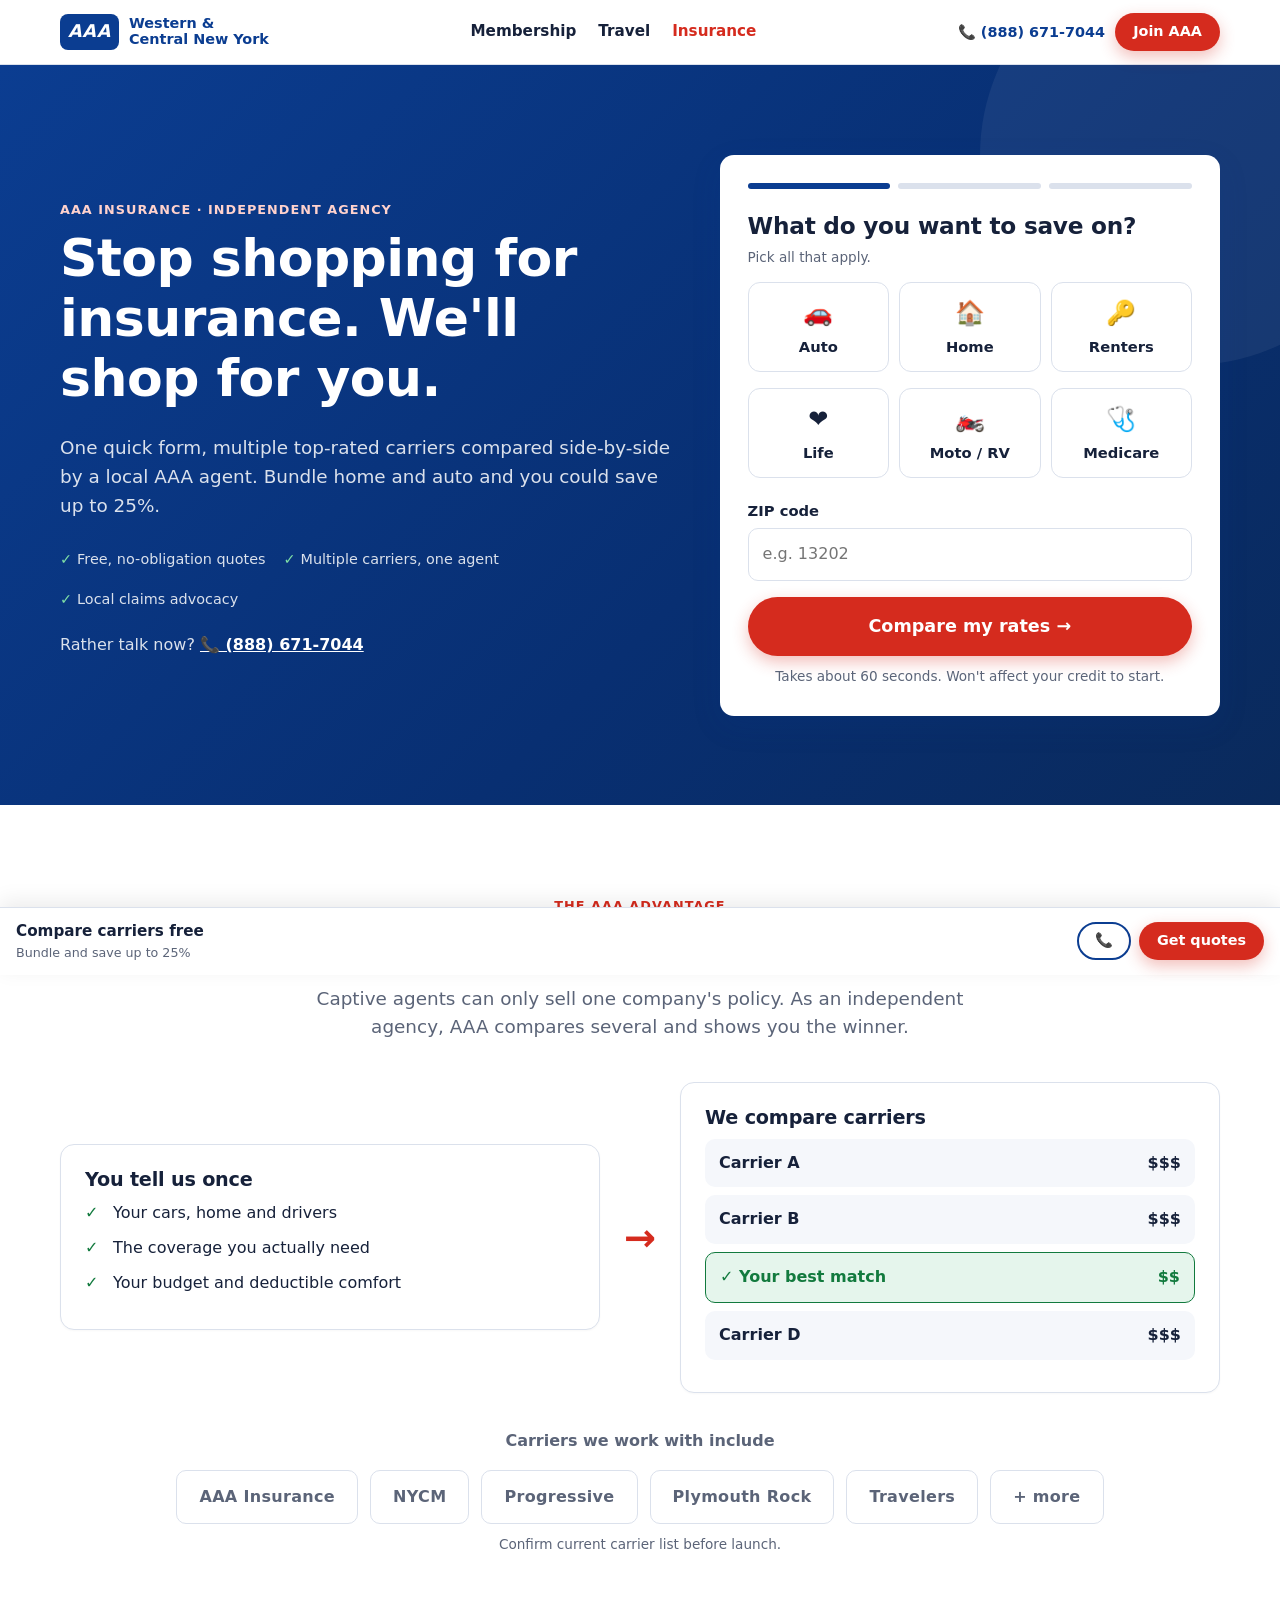
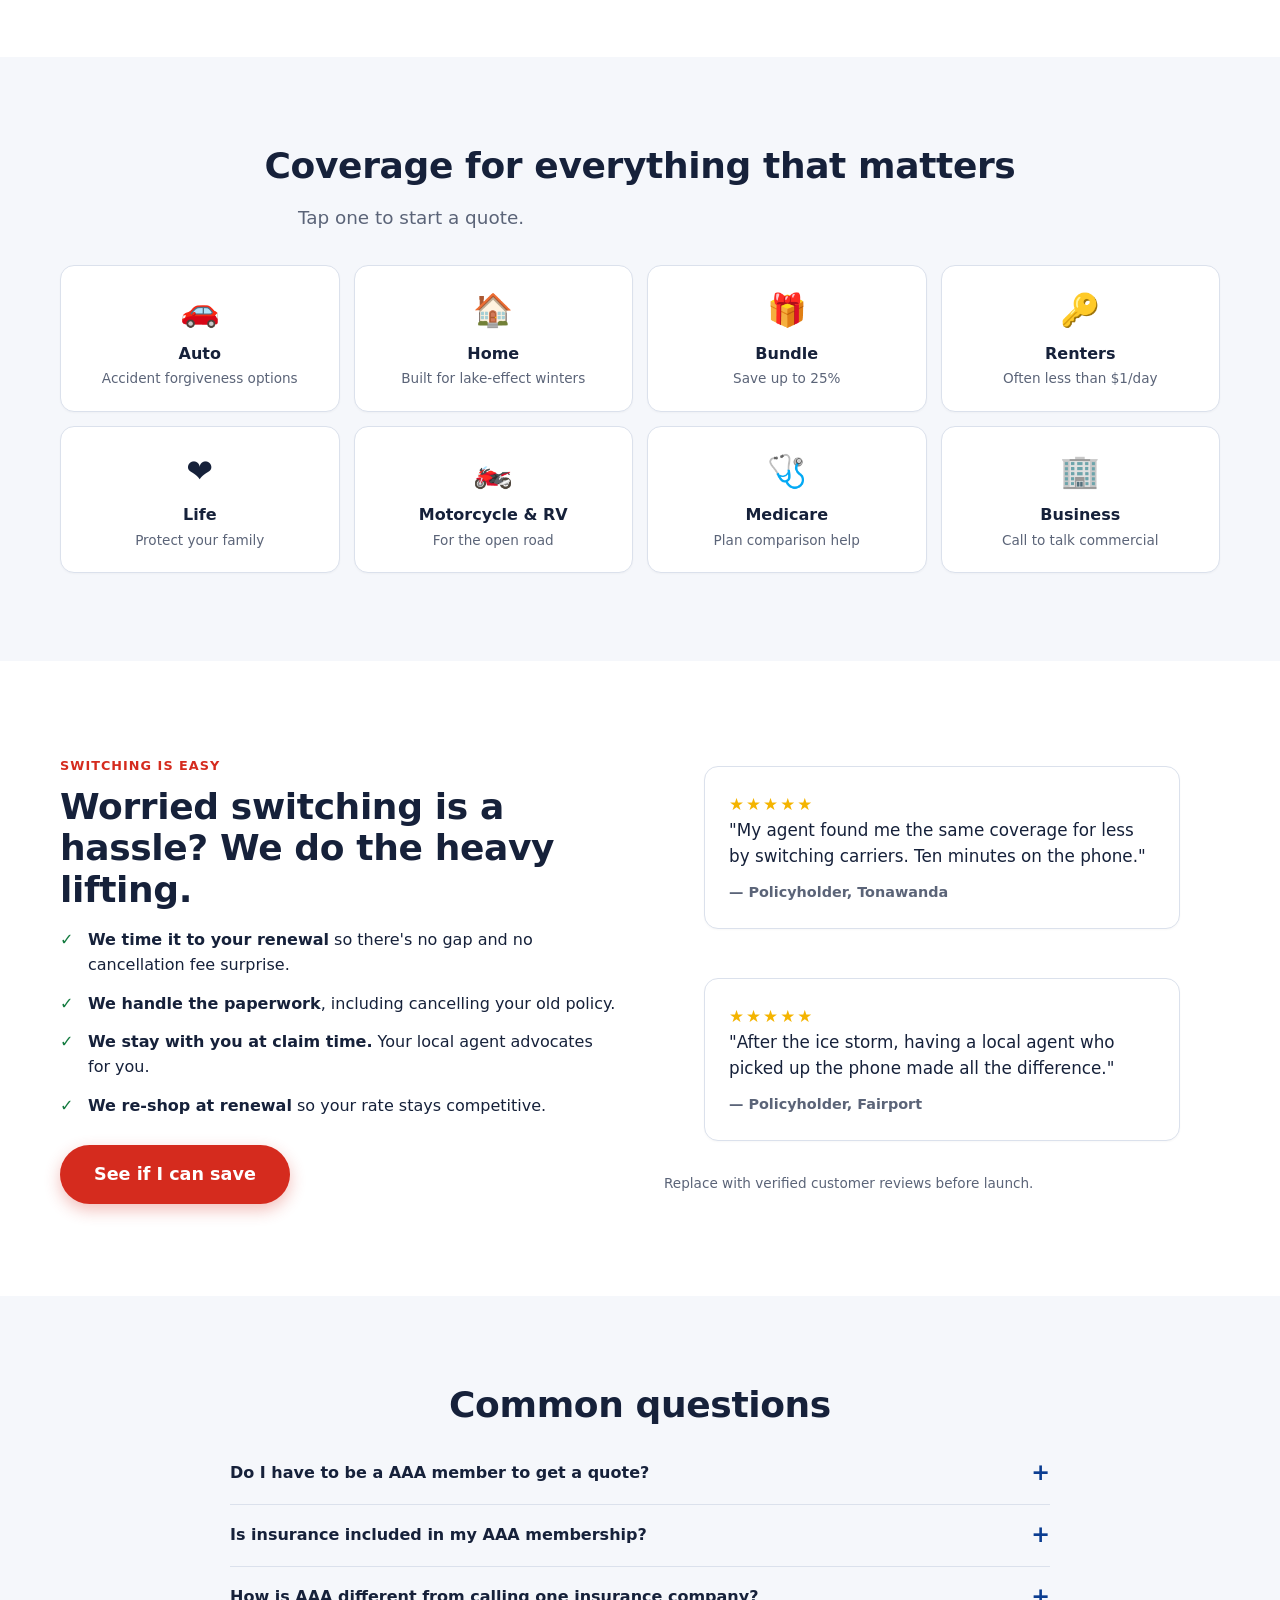
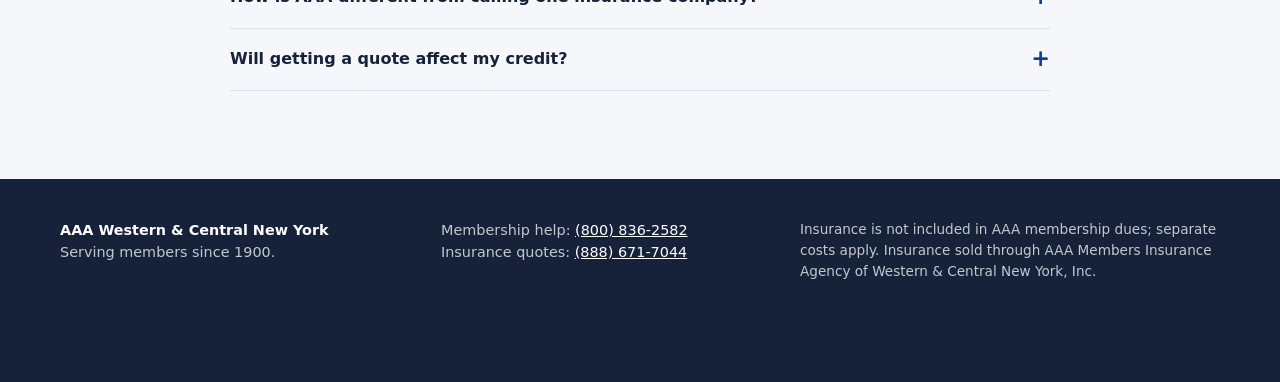
==== insurance.html @ 3bf93d44 "Add conversion-focused redesigns of Membership, Join, Travel and Insurance pages Membership: breakdo" ====
<!doctype html>
<html lang="en">
<head>
  <meta charset="utf-8">
  <meta name="viewport" content="width=device-width, initial-scale=1">
  <title>AAA Insurance | One Call. Multiple Carriers. Your Best Rate.</title>
  <meta name="description" content="AAA is an independent agency: we shop multiple top carriers for you. Start a free auto, home or bundle quote in 60 seconds, or pick a time for a local agent to call.">
  <link rel="stylesheet" href="assets/styles.css">
  <style>
    .hero.ins { background: linear-gradient(135deg, #0b3d91 0%, #082f72 60%, #0a2a5c 100%); }
    .quote-card { padding: 28px; }
    .quote-card h2 { font-size: 1.45rem; }
    .what { display: grid; grid-template-columns: repeat(3, 1fr); gap: 10px; }
    @media (max-width: 480px) { .what { grid-template-columns: repeat(2, 1fr); } }
    .what .choice > span { min-height: 86px; }
    .bundle-hint { display: none; margin-top: 12px; }
    .bundle-hint.show { display: block; animation: fadeIn .25s; }

    .carriers { display: flex; flex-wrap: wrap; gap: 12px; justify-content: center; }
    .carriers span { background: #fff; border: 1px solid var(--line); border-radius: 10px; padding: 14px 22px; font-weight: 800; color: var(--muted); letter-spacing: .02em; }

    .shop { display: grid; grid-template-columns: 1fr auto 1fr; gap: 24px; align-items: center; }
    @media (max-width: 820px) { .shop { grid-template-columns: 1fr; } .shop .arrow { transform: rotate(90deg); justify-self: center; } }
    .shop .arrow { font-size: 2.4rem; color: var(--red); font-weight: 800; }
    .carrier-quotes .row { display: flex; justify-content: space-between; align-items: center; padding: 12px 14px; border-radius: 10px; margin-bottom: 8px; background: var(--bg-alt); font-weight: 600; }
    .carrier-quotes .row.best { background: var(--green-light); color: var(--green); border: 1.5px solid var(--green); }

    .products { display: grid; grid-template-columns: repeat(4, 1fr); gap: 14px; }
    @media (max-width: 820px) { .products { grid-template-columns: repeat(2, 1fr); } }
    .product { text-align: center; padding: 20px 14px; cursor: pointer; transition: border-color .15s, transform .15s; }
    .product:hover { border-color: var(--blue); transform: translateY(-2px); }
    .product .ico { font-size: 2rem; }
    .product strong { display: block; margin-top: 6px; }

    .slots { display: grid; grid-template-columns: repeat(3, 1fr); gap: 8px; }
    .slots .choice > span { min-height: 46px; font-size: .9rem; }
    .done-box { text-align: center; }
    .done-box .check { width: 70px; height: 70px; border-radius: 50%; background: var(--green-light); color: var(--green); font-size: 2.2rem; display: grid; place-items: center; margin: 0 auto 14px; }
    .switch-list li { margin-bottom: 14px; }
  </style>
</head>
<body>
  <script src="assets/app.js"></script>
  <script>AAA.mountChrome("Insurance");</script>

  <!-- HERO: lead with the differentiator (independent agency that shops carriers), quote starts in hero -->
  <section class="hero ins">
    <div class="container hero-grid">
      <div>
        <span class="eyebrow">AAA Insurance · Independent agency</span>
        <h1>Stop shopping for insurance. We'll shop for you.</h1>
        <p class="lead">One quick form, multiple top-rated carriers compared side-by-side by a local AAA agent. Bundle home and auto and you could save up to 25%.</p>
        <div class="trust-row">
          <span>Free, no-obligation quotes</span>
          <span>Multiple carriers, one agent</span>
          <span>Local claims advocacy</span>
        </div>
        <p style="margin-top:22px;color:rgba(255,255,255,.85)">Rather talk now? <a href="tel:8886717044" style="color:#fff;font-weight:800" data-track="ins_hero_phone">📞 (888) 671-7044</a></p>
      </div>

      <div class="card card-elevated quote-card" id="quote">
        <form id="ins-form" novalidate>
          <div class="progress" aria-hidden="true"><div class="step done"></div><div class="step"></div><div class="step"></div></div>

          <div class="wizard-step active" data-step="0">
            <h2>What do you want to save on?</h2>
            <p class="muted small" style="margin-top:-4px">Pick all that apply.</p>
            <div class="field">
              <div class="what" id="what">
                <label class="choice"><input type="checkbox" name="lines" value="Auto"><span><span class="ico">🚗</span>Auto</span></label>
                <label class="choice"><input type="checkbox" name="lines" value="Home"><span><span class="ico">🏠</span>Home</span></label>
                <label class="choice"><input type="checkbox" name="lines" value="Renters"><span><span class="ico">🔑</span>Renters</span></label>
                <label class="choice"><input type="checkbox" name="lines" value="Life"><span><span class="ico">❤️</span>Life</span></label>
                <label class="choice"><input type="checkbox" name="lines" value="Motorcycle / RV"><span><span class="ico">🏍️</span>Moto / RV</span></label>
                <label class="choice"><input type="checkbox" name="lines" value="Medicare"><span><span class="ico">🩺</span>Medicare</span></label>
              </div>
              <div class="error-msg">Pick at least one.</div>
            </div>
            <div class="highlight-box bundle-hint" id="bundle-hint">🎉 Nice! Bundling auto + home is where members typically save the most, up to 25%.</div>
            <div class="field" style="margin-top:16px">
              <label for="i-zip">ZIP code</label>
              <input type="text" id="i-zip" name="zip" inputmode="numeric" maxlength="5" required data-zip placeholder="e.g. 13202">
              <div class="error-msg">Enter a 5-digit ZIP.</div>
            </div>
            <button type="button" class="btn btn-primary btn-lg btn-block" data-next>Compare my rates →</button>
            <p class="small muted center" style="margin:10px 0 0">Takes about 60 seconds. Won't affect your credit to start.</p>
          </div>

          <div class="wizard-step" data-step="1">
            <h2>A few quick details</h2>
            <div class="field">
              <label>Current situation</label>
              <div class="choices" data-required-group style="grid-template-columns:1fr 1fr">
                <label class="choice"><input type="radio" name="current" value="Insured, renewal coming up"><span style="min-height:56px">Renewal coming up</span></label>
                <label class="choice"><input type="radio" name="current" value="Insured, just checking rates"><span style="min-height:56px">Just checking rates</span></label>
                <label class="choice"><input type="radio" name="current" value="New car or home"><span style="min-height:56px">New car or home</span></label>
                <label class="choice"><input type="radio" name="current" value="Not currently insured"><span style="min-height:56px">Not insured now</span></label>
              </div>
              <div class="error-msg">Pick one.</div>
            </div>
            <div class="field">
              <label for="i-renew">When does your current policy renew? <span class="muted">(optional)</span></label>
              <select id="i-renew" name="renewal"><option value="">Not sure</option><option>This month</option><option>1–2 months</option><option>3–6 months</option><option>6+ months</option></select>
            </div>
            <label style="display:flex;gap:8px;font-weight:500;font-size:.9rem"><input type="checkbox" name="isMember" value="yes"> I'm a AAA member</label>
            <div class="wizard-nav"><button type="button" class="btn btn-ghost" data-back>← Back</button><button type="button" class="btn btn-primary" data-next>Almost done →</button></div>
          </div>

          <div class="wizard-step" data-step="2">
            <h2>Where should we send your quotes?</h2>
            <div class="field-row">
              <div class="field"><label for="i-name">Full name</label><input type="text" id="i-name" name="name" autocomplete="name" required><div class="error-msg">Required</div></div>
              <div class="field"><label for="i-phone">Phone</label><input type="tel" id="i-phone" name="phone" autocomplete="tel" required><div class="error-msg">10-digit phone</div></div>
            </div>
            <div class="field"><label for="i-email">Email</label><input type="email" id="i-email" name="email" autocomplete="email" required><div class="error-msg">Valid email</div></div>
            <div class="field">
              <label>Best time for a quick call from your agent</label>
              <div class="slots">
                <label class="choice"><input type="radio" name="callTime" value="Morning" checked><span>🌅 Morning</span></label>
                <label class="choice"><input type="radio" name="callTime" value="Afternoon"><span>☀️ Afternoon</span></label>
                <label class="choice"><input type="radio" name="callTime" value="Email only"><span>✉️ Email only</span></label>
              </div>
            </div>
            <button type="submit" class="btn btn-primary btn-lg btn-block" id="ins-submit">Get my free quotes</button>
            <div class="wizard-nav" style="margin-top:10px"><button type="button" class="btn btn-ghost btn-sm" data-back>← Back</button><span class="small muted" style="align-self:center">No spam. No obligation.</span></div>
          </div>

          <div class="wizard-step" data-step="3">
            <div class="done-box">
              <div class="check">✓</div>
              <h2>We're on it, <span id="i-first"></span>.</h2>
              <p class="muted">A licensed AAA agent is comparing <strong id="i-lines"></strong> rates across our carriers and will reach out <span id="i-when"></span>.</p>
              <div class="highlight-box" style="text-align:left" id="i-upsell">Tip: AAA members can unlock additional insurance discounts. <a href="join.html?from=insurance">Join AAA →</a></div>
              <p class="small muted" style="margin-top:14px">Want it faster? Call <a href="tel:8886717044">(888) 671-7044</a>.</p>
            </div>
          </div>
        </form>
      </div>
    </div>
  </section>

  <!-- HOW SHOPPING WORKS: visualize the "we shop for you" promise -->
  <section class="section">
    <div class="container">
      <div class="center" style="margin-bottom:40px">
        <span class="eyebrow">The AAA advantage</span>
        <h2>One form in. The best rate out.</h2>
        <p class="lead">Captive agents can only sell one company's policy. As an independent agency, AAA compares several and shows you the winner.</p>
      </div>
      <div class="shop">
        <div class="card">
          <h3>You tell us once</h3>
          <ul class="checklist">
            <li>Your cars, home and drivers</li>
            <li>The coverage you actually need</li>
            <li>Your budget and deductible comfort</li>
          </ul>
        </div>
        <div class="arrow" aria-hidden="true">→</div>
        <div class="card carrier-quotes">
          <h3>We compare carriers</h3>
          <div class="row"><span>Carrier A</span><span>$$$</span></div>
          <div class="row"><span>Carrier B</span><span>$$$</span></div>
          <div class="row best"><span>✓ Your best match</span><span>$$</span></div>
          <div class="row"><span>Carrier D</span><span>$$$</span></div>
        </div>
      </div>
      <p class="center muted" style="margin-top:36px;font-weight:700">Carriers we work with include</p>
      <div class="carriers">
        <span>AAA Insurance</span><span>NYCM</span><span>Progressive</span><span>Plymouth Rock</span><span>Travelers</span><span>+ more</span>
      </div>
      <p class="small muted center" style="margin-top:10px">Confirm current carrier list before launch.</p>
    </div>
  </section>

  <!-- PRODUCTS: each tile pre-selects that line in the quote form -->
  <section class="section alt">
    <div class="container">
      <h2 class="center">Coverage for everything that matters</h2>
      <p class="lead center" style="margin-bottom:32px">Tap one to start a quote.</p>
      <div class="products" id="products">
        <div class="card product" data-line="Auto" role="button" tabindex="0"><div class="ico">🚗</div><strong>Auto</strong><span class="small muted">Accident forgiveness options</span></div>
        <div class="card product" data-line="Home" role="button" tabindex="0"><div class="ico">🏠</div><strong>Home</strong><span class="small muted">Built for lake-effect winters</span></div>
        <div class="card product" data-line="Auto,Home" role="button" tabindex="0"><div class="ico">🎁</div><strong>Bundle</strong><span class="small muted">Save up to 25%</span></div>
        <div class="card product" data-line="Renters" role="button" tabindex="0"><div class="ico">🔑</div><strong>Renters</strong><span class="small muted">Often less than $1/day</span></div>
        <div class="card product" data-line="Life" role="button" tabindex="0"><div class="ico">❤️</div><strong>Life</strong><span class="small muted">Protect your family</span></div>
        <div class="card product" data-line="Motorcycle / RV" role="button" tabindex="0"><div class="ico">🏍️</div><strong>Motorcycle &amp; RV</strong><span class="small muted">For the open road</span></div>
        <div class="card product" data-line="Medicare" role="button" tabindex="0"><div class="ico">🩺</div><strong>Medicare</strong><span class="small muted">Plan comparison help</span></div>
        <a class="card product" href="tel:8886717044" style="text-decoration:none;color:inherit"><div class="ico">🏢</div><strong>Business</strong><span class="small muted">Call to talk commercial</span></a>
      </div>
    </div>
  </section>

  <!-- SWITCHING FEAR: the #1 reason people don't change insurance -->
  <section class="section">
    <div class="container grid grid-2" style="align-items:center;gap:48px">
      <div>
        <span class="eyebrow">Switching is easy</span>
        <h2>Worried switching is a hassle? We do the heavy lifting.</h2>
        <ul class="checklist switch-list">
          <li><strong>We time it to your renewal</strong> so there's no gap and no cancellation fee surprise.</li>
          <li><strong>We handle the paperwork</strong>, including cancelling your old policy.</li>
          <li><strong>We stay with you at claim time.</strong> Your local agent advocates for you.</li>
          <li><strong>We re-shop at renewal</strong> so your rate stays competitive.</li>
        </ul>
        <a class="btn btn-primary btn-lg" href="#quote" data-track="ins_switch_cta" style="margin-top:12px">See if I can save</a>
      </div>
      <div class="grid" style="gap:16px">
        <blockquote class="card quote"><div class="stars">★★★★★</div>"My agent found me the same coverage for less by switching carriers. Ten minutes on the phone."<footer>— Policyholder, Tonawanda</footer></blockquote>
        <blockquote class="card quote"><div class="stars">★★★★★</div>"After the ice storm, having a local agent who picked up the phone made all the difference."<footer>— Policyholder, Fairport</footer></blockquote>
        <p class="small muted">Replace with verified customer reviews before launch.</p>
      </div>
    </div>
  </section>

  <section class="section alt">
    <div class="container" style="max-width:820px">
      <h2 class="center">Common questions</h2>
      <div class="faq">
        <details><summary>Do I have to be a AAA member to get a quote?</summary><p>No. Anyone can get a quote. Members may qualify for additional discounts.</p></details>
        <details><summary>Is insurance included in my AAA membership?</summary><p>No. Insurance is separate from membership dues, and separate costs apply.</p></details>
        <details><summary>How is AAA different from calling one insurance company?</summary><p>AAA Members Insurance Agency works with multiple carriers, so we can compare options for you instead of offering a single company's policy.</p></details>
        <details><summary>Will getting a quote affect my credit?</summary><p>Starting a quote with us won't affect your credit. Your agent will explain any information a carrier requires before finalizing a policy.</p></details>
      </div>
    </div>
  </section>

  <div class="sticky-cta" id="sticky">
    <div class="sticky-text">Compare carriers free<small>Bundle and save up to 25%</small></div>
    <div style="display:flex;gap:8px"><a class="btn btn-ghost btn-sm" href="tel:8886717044" aria-label="Call">📞</a><a class="btn btn-primary btn-sm" href="#quote" data-track="ins_sticky">Get quotes</a></div>
  </div>

  <script>
  (function () {
    const { $, $$ } = AAA;
    const form = $("#ins-form");
    const steps = $$(".wizard-step", form);
    let step = 0;

    function lines() { return $$("input[name=lines]:checked").map((i) => i.value); }
    function updateBundle() {
      const l = lines();
      $("#bundle-hint").classList.toggle("show", l.includes("Auto") && (l.includes("Home") || l.includes("Renters")));
    }
    $("#what").addEventListener("change", updateBundle);

    function showStep(i) {
      step = i;
      steps.forEach((s, j) => s.classList.toggle("active", j === i));
      $$(".progress .step", form).forEach((s, j) => s.classList.toggle("done", j <= i));
      AAA.track("ins_step", { step: i + 1 });
    }
    $$("[data-next]", form).forEach((b) => b.addEventListener("click", () => {
      if (step === 0) {
        const ok = lines().length > 0;
        $("#what").closest(".field").classList.toggle("has-error", !ok);
        if (!AAA.validate(steps[0]) || !ok) return;
      } else if (!AAA.validate(steps[step])) return;
      showStep(step + 1);
    }));
    $$("[data-back]", form).forEach((b) => b.addEventListener("click", () => showStep(step - 1)));
    $("#i-zip").addEventListener("input", (e) => (e.target.value = e.target.value.replace(/\D/g, "").slice(0, 5)));

    // Product tiles and ?line= links pre-select coverage.
    function preselect(list) {
      $$("input[name=lines]").forEach((i) => (i.checked = list.includes(i.value)));
      updateBundle();
      showStep(0);
      $("#quote").scrollIntoView({ behavior: "smooth", block: "center" });
      setTimeout(() => $("#i-zip").focus({ preventScroll: true }), 500);
    }
    $("#products").addEventListener("click", (e) => {
      const t = e.target.closest("[data-line]");
      if (t) preselect(t.dataset.line.split(","));
    });
    $("#products").addEventListener("keydown", (e) => {
      const t = e.target.closest("[data-line]");
      if (t && (e.key === "Enter" || e.key === " ")) { e.preventDefault(); preselect(t.dataset.line.split(",")); }
    });

    AAA.persist(form, "aaa_ins_draft");
    const qp = new URLSearchParams(location.search).get("line");
    if (qp) $$("input[name=lines]").forEach((i) => (i.checked = qp.split(",").includes(i.value)));
    updateBundle();

    form.addEventListener("submit", async (e) => {
      e.preventDefault();
      if (!AAA.validate(steps[2])) return;
      const btn = $("#ins-submit");
      btn.disabled = true; btn.textContent = "Sending…";
      const d = AAA.formData(form);
      try {
        await AAA.submitLead("insuranceLead", d);
        try { localStorage.removeItem("aaa_ins_draft"); } catch (_) {}
        $("#i-first").textContent = (d.name || "").split(" ")[0];
        const l = [].concat(d.lines || []);
        $("#i-lines").textContent = l.join(" + ").toLowerCase() || "your";
        $("#i-when").textContent = d.callTime === "Email only" ? "by email within 1 business day" : `by phone in the ${String(d.callTime).toLowerCase()}`;
        $("#i-upsell").style.display = d.isMember ? "none" : "block";
        $(".progress", form).style.display = "none";
        showStep(3);
      } catch (_) {
        btn.disabled = false; btn.textContent = "Get my free quotes";
        AAA.toast("Couldn't send. Please call (888) 671-7044.");
      }
    });

    AAA.stickyAfter($("#quote"), $("#sticky"));
  })();
  </script>
</body>
</html>
---- assets/styles.css ----
/* Shared styles for the conversion-focused redesign pages. */
:root {
  --blue: #0b3d91;
  --blue-dark: #072a66;
  --blue-light: #e8eefb;
  --red: #d52b1e;
  --red-dark: #a91f15;
  --ink: #16213a;
  --muted: #5b6478;
  --line: #dbe1ec;
  --bg: #ffffff;
  --bg-alt: #f5f7fb;
  --green: #127a3e;
  --green-light: #e5f5ec;
  --gold: #f4b400;
  --radius: 14px;
  --shadow: 0 10px 30px rgba(11, 61, 145, 0.12);
  --font: "Inter", system-ui, -apple-system, "Segoe UI", Roboto, Arial, sans-serif;
}

* { box-sizing: border-box; }
html { scroll-behavior: smooth; }
body {
  margin: 0;
  font-family: var(--font);
  color: var(--ink);
  background: var(--bg);
  line-height: 1.55;
  -webkit-font-smoothing: antialiased;
}
img { max-width: 100%; display: block; }
a { color: var(--blue); }
h1, h2, h3, h4 { line-height: 1.15; margin: 0 0 .5em; letter-spacing: -0.01em; }
h1 { font-size: clamp(2rem, 4.5vw, 3.25rem); font-weight: 800; }
h2 { font-size: clamp(1.5rem, 3vw, 2.25rem); font-weight: 800; }
h3 { font-size: 1.2rem; font-weight: 700; }
p { margin: 0 0 1em; }
.container { width: min(1160px, 100% - 32px); margin-inline: auto; }
.section { padding: clamp(48px, 7vw, 88px) 0; }
.section.alt { background: var(--bg-alt); }
.eyebrow {
  display: inline-block; font-size: .8rem; font-weight: 700; letter-spacing: .08em;
  text-transform: uppercase; color: var(--red); margin-bottom: .75em;
}
.lead { font-size: 1.15rem; color: var(--muted); max-width: 60ch; }
.center { text-align: center; }
.center .lead { margin-inline: auto; }
.muted { color: var(--muted); }
.small { font-size: .85rem; }
.sr-only { position: absolute; width: 1px; height: 1px; overflow: hidden; clip: rect(0 0 0 0); }

/* Header */
.site-header {
  position: sticky; top: 0; z-index: 50; background: #fff;
  border-bottom: 1px solid var(--line);
}
.site-header .container { display: flex; align-items: center; justify-content: space-between; gap: 16px; height: 64px; }
.logo { display: flex; align-items: center; gap: 10px; text-decoration: none; color: var(--blue); font-weight: 800; }
.logo-mark {
  background: var(--blue); color: #fff; border-radius: 8px; padding: 4px 8px;
  font-size: 1.1rem; letter-spacing: .04em; font-style: italic;
}
.logo-text { font-size: .9rem; line-height: 1.1; }
.nav { display: flex; gap: 22px; align-items: center; }
.nav a { text-decoration: none; color: var(--ink); font-weight: 600; font-size: .95rem; }
.nav a[aria-current="page"] { color: var(--red); }
.header-actions { display: flex; gap: 10px; align-items: center; }
.header-phone { font-weight: 700; text-decoration: none; color: var(--blue); font-size: .9rem; white-space: nowrap; }
@media (max-width: 860px) {
  .nav, .header-phone { display: none; }
}

/* Buttons */
.btn {
  display: inline-flex; align-items: center; justify-content: center; gap: 8px;
  font: inherit; font-weight: 700; border-radius: 999px; border: 2px solid transparent;
  padding: 14px 26px; cursor: pointer; text-decoration: none; transition: transform .08s, background .15s, box-shadow .15s;
  font-size: 1rem; line-height: 1.1;
}
.btn:active { transform: translateY(1px); }
.btn-primary { background: var(--red); color: #fff; box-shadow: 0 6px 16px rgba(213, 43, 30, .3); }
.btn-primary:hover { background: var(--red-dark); }
.btn-blue { background: var(--blue); color: #fff; }
.btn-blue:hover { background: var(--blue-dark); }
.btn-ghost { background: transparent; color: var(--blue); border-color: var(--blue); }
.btn-ghost:hover { background: var(--blue-light); }
.btn-white { background: #fff; color: var(--blue); }
.btn-sm { padding: 9px 16px; font-size: .9rem; }
.btn-lg { padding: 18px 32px; font-size: 1.1rem; }
.btn-block { width: 100%; }
.btn[disabled] { opacity: .5; cursor: not-allowed; }

/* Hero */
.hero { background: linear-gradient(135deg, var(--blue) 0%, var(--blue-dark) 100%); color: #fff; padding: clamp(48px, 7vw, 96px) 0; position: relative; overflow: hidden; }
.hero::after {
  content: ""; position: absolute; right: -120px; top: -120px; width: 420px; height: 420px;
  border-radius: 50%; background: rgba(255,255,255,.06);
}
.hero .lead { color: rgba(255,255,255,.85); }
.hero .eyebrow { color: #ffd2cd; }
.hero-grid { display: grid; grid-template-columns: 1.1fr .9fr; gap: 48px; align-items: center; position: relative; z-index: 1; }
@media (max-width: 920px) { .hero-grid { grid-template-columns: 1fr; } }
.hero-ctas { display: flex; flex-wrap: wrap; gap: 12px; margin-top: 24px; }
.trust-row { display: flex; flex-wrap: wrap; gap: 18px; margin-top: 28px; font-size: .9rem; color: rgba(255,255,255,.85); }
.trust-row span::before { content: "✓ "; color: #7fe0a6; font-weight: 800; }

/* Cards */
.card {
  background: #fff; border: 1px solid var(--line); border-radius: var(--radius);
  padding: 24px; box-shadow: 0 1px 2px rgba(0,0,0,.03);
}
.card-elevated { box-shadow: var(--shadow); border: none; }
.hero .card { color: var(--ink); }
.grid { display: grid; gap: 20px; }
.grid-2 { grid-template-columns: repeat(2, 1fr); }
.grid-3 { grid-template-columns: repeat(3, 1fr); }
.grid-4 { grid-template-columns: repeat(4, 1fr); }
@media (max-width: 920px) { .grid-3, .grid-4 { grid-template-columns: repeat(2, 1fr); } }
@media (max-width: 620px) { .grid-2, .grid-3, .grid-4 { grid-template-columns: 1fr; } }

/* Forms */
label { font-weight: 600; font-size: .92rem; display: block; margin-bottom: 6px; }
input[type="text"], input[type="email"], input[type="tel"], input[type="number"], input[type="date"], select, textarea {
  width: 100%; font: inherit; padding: 13px 14px; border: 1.5px solid var(--line); border-radius: 10px;
  background: #fff; color: var(--ink); transition: border-color .15s, box-shadow .15s;
}
input:focus, select:focus, textarea:focus { outline: none; border-color: var(--blue); box-shadow: 0 0 0 3px rgba(11,61,145,.15); }
input.invalid, select.invalid { border-color: var(--red); }
.field { margin-bottom: 16px; }
.field-row { display: grid; grid-template-columns: 1fr 1fr; gap: 14px; }
@media (max-width: 560px) { .field-row { grid-template-columns: 1fr; } }
.error-msg { color: var(--red); font-size: .85rem; margin-top: 4px; display: none; }
.field.has-error .error-msg { display: block; }
.field.has-error input, .field.has-error select { border-color: var(--red); }

/* Choice tiles (radio/checkbox as big buttons) */
.choices { display: grid; gap: 10px; grid-template-columns: repeat(auto-fit, minmax(140px, 1fr)); }
.choice { position: relative; }
.choice input { position: absolute; opacity: 0; inset: 0; cursor: pointer; }
.choice > span {
  display: flex; flex-direction: column; align-items: center; justify-content: center; text-align: center; gap: 4px;
  min-height: 72px; padding: 12px; border: 1.5px solid var(--line); border-radius: 12px; font-weight: 600;
  transition: border-color .15s, background .15s; cursor: pointer; background: #fff;
}
.choice .ico { font-size: 1.5rem; }
.choice small { font-weight: 500; color: var(--muted); font-size: .8rem; }
.choice input:checked + span { border-color: var(--blue); background: var(--blue-light); box-shadow: inset 0 0 0 1px var(--blue); }
.choice input:focus-visible + span { outline: 3px solid rgba(11,61,145,.35); outline-offset: 2px; }

/* Badges & pills */
.badge { display: inline-block; font-size: .75rem; font-weight: 800; padding: 4px 10px; border-radius: 999px; background: var(--blue-light); color: var(--blue); text-transform: uppercase; letter-spacing: .05em; }
.badge-red { background: var(--red); color: #fff; }
.badge-green { background: var(--green-light); color: var(--green); }
.badge-gold { background: var(--gold); color: var(--ink); }

/* Steps / progress */
.progress { display: flex; gap: 8px; margin-bottom: 24px; }
.progress .step { flex: 1; height: 6px; border-radius: 6px; background: var(--line); transition: background .25s; }
.progress .step.done { background: var(--blue); }
.step-label { font-size: .85rem; color: var(--muted); font-weight: 600; margin-bottom: 8px; }
.wizard-step { display: none; animation: fadeIn .25s ease; }
.wizard-step.active { display: block; }
@keyframes fadeIn { from { opacity: 0; transform: translateY(6px); } to { opacity: 1; transform: none; } }
.wizard-nav { display: flex; justify-content: space-between; gap: 12px; margin-top: 20px; }

/* Checklist */
.checklist { list-style: none; padding: 0; margin: 0; }
.checklist li { padding-left: 28px; position: relative; margin-bottom: 10px; }
.checklist li::before { content: "✓"; position: absolute; left: 0; top: 0; color: var(--green); font-weight: 800; }
.checklist li.no::before { content: "—"; color: var(--muted); }
.checklist li.no { color: var(--muted); }

/* Sticky mobile CTA bar */
.sticky-cta {
  position: fixed; left: 0; right: 0; bottom: 0; z-index: 60; background: #fff; border-top: 1px solid var(--line);
  box-shadow: 0 -6px 20px rgba(0,0,0,.08); padding: 12px 16px; display: flex; gap: 12px; align-items: center; justify-content: space-between;
  transform: translateY(110%); transition: transform .25s ease;
}
.sticky-cta.show { transform: none; }
.sticky-cta .sticky-text { font-weight: 700; font-size: .95rem; }
.sticky-cta .sticky-text small { display: block; font-weight: 500; color: var(--muted); }

/* FAQ */
.faq details { border-bottom: 1px solid var(--line); padding: 18px 0; }
.faq summary { font-weight: 700; cursor: pointer; list-style: none; display: flex; justify-content: space-between; gap: 16px; }
.faq summary::-webkit-details-marker { display: none; }
.faq summary::after { content: "+"; font-size: 1.4rem; color: var(--blue); line-height: 1; }
.faq details[open] summary::after { content: "–"; }
.faq details p { margin: 12px 0 0; color: var(--muted); }

/* Testimonials */
.quote { font-size: 1.05rem; }
.quote footer { margin-top: 12px; font-size: .9rem; color: var(--muted); font-weight: 600; }
.stars { color: var(--gold); letter-spacing: 2px; }

/* Stat */
.stat strong { display: block; font-size: 2.2rem; font-weight: 800; color: var(--blue); line-height: 1.1; }
.stat span { color: var(--muted); font-size: .92rem; }

/* Footer */
.site-footer { background: var(--ink); color: rgba(255,255,255,.75); padding: 40px 0 100px; font-size: .9rem; }
.site-footer a { color: #fff; }
.site-footer .container { display: flex; flex-wrap: wrap; justify-content: space-between; gap: 24px; }

/* Toast */
.toast {
  position: fixed; left: 50%; top: 80px; transform: translateX(-50%) translateY(-20px); opacity: 0; z-index: 80;
  background: var(--ink); color: #fff; padding: 12px 20px; border-radius: 10px; font-weight: 600; transition: all .25s; pointer-events: none;
}
.toast.show { opacity: 1; transform: translateX(-50%); }

.divider { height: 1px; background: var(--line); margin: 20px 0; }
.price { font-size: 2.4rem; font-weight: 800; color: var(--ink); line-height: 1; }
.price small { font-size: .95rem; font-weight: 600; color: var(--muted); }
.strike { text-decoration: line-through; color: var(--muted); }
.highlight-box { background: var(--green-light); border-radius: 12px; padding: 16px 18px; color: var(--green); font-weight: 600; }
.notice { background: #fff8e1; border: 1px solid #f2d27a; border-radius: 10px; padding: 12px 14px; font-size: .88rem; }
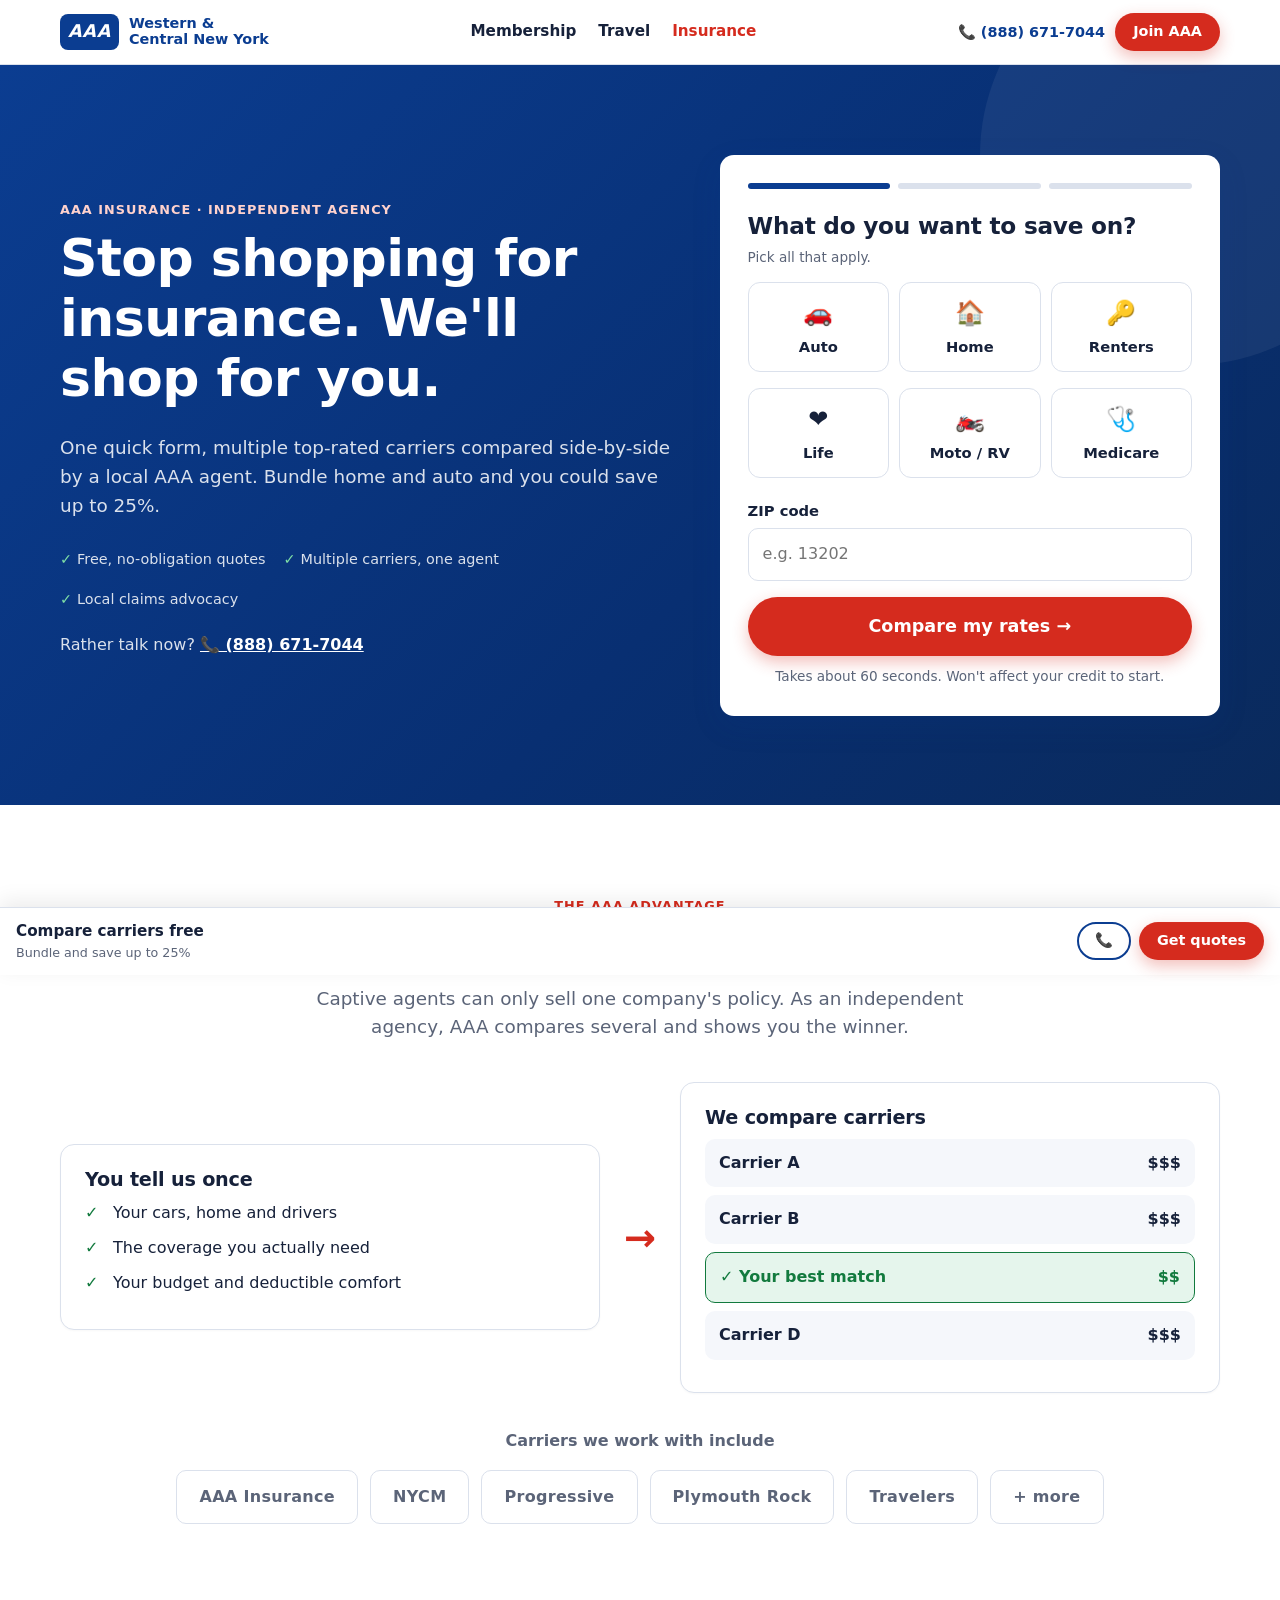
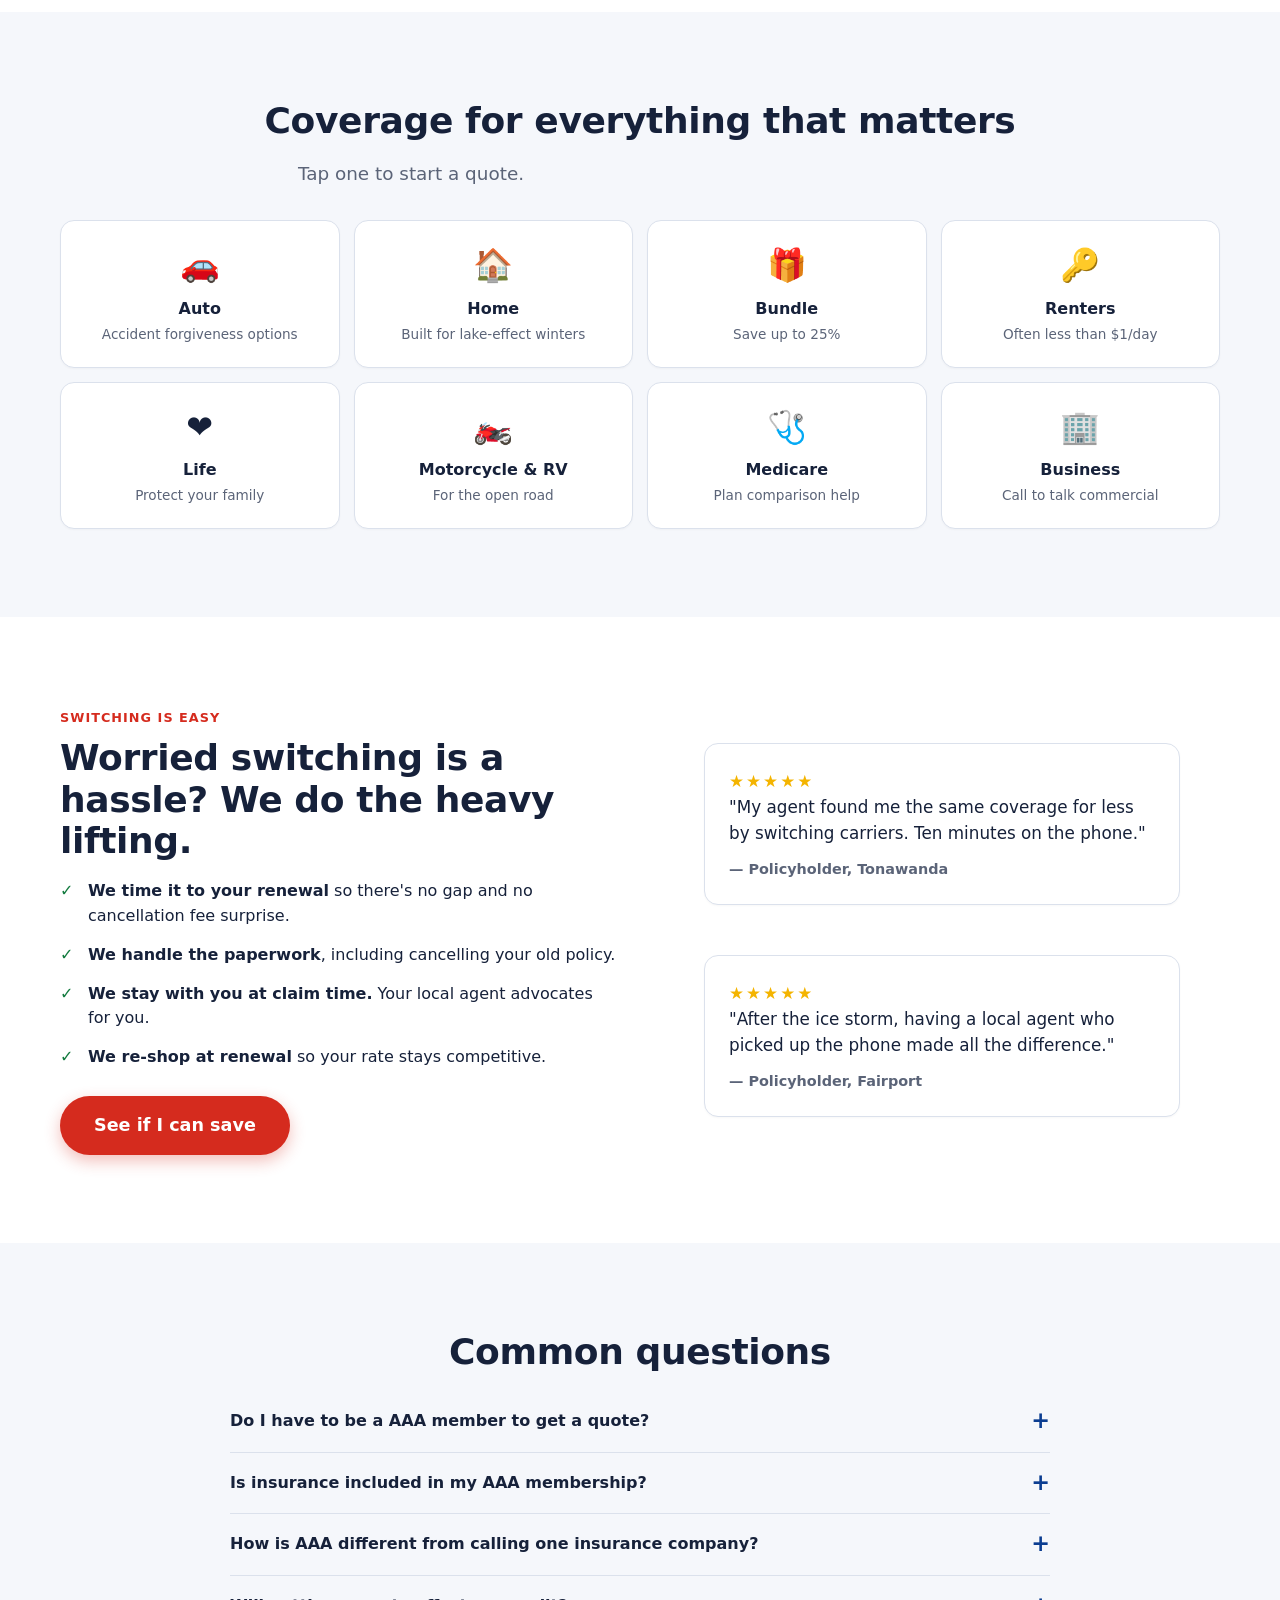
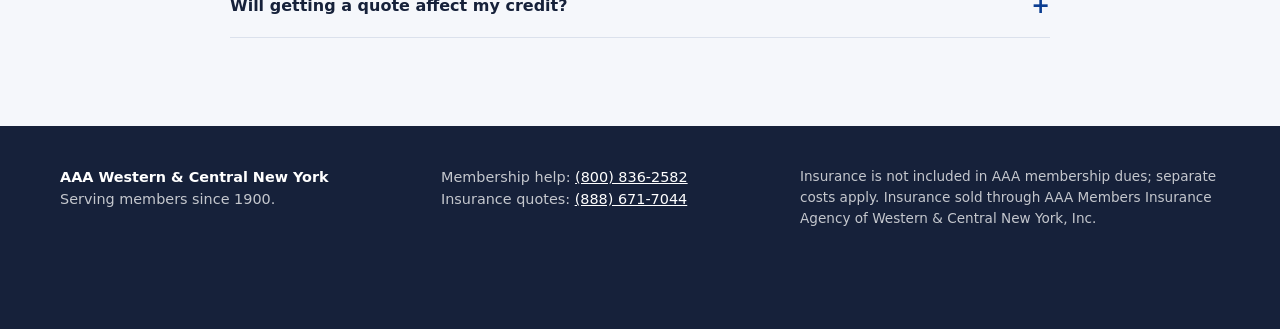
==== commit d96eefa5: "Remove placeholder-content notes from pages Placeholder forms and reviews are accepted for this roun" ====
--- a/insurance.html
+++ b/insurance.html
@@ -169,7 +169,6 @@
       <div class="carriers">
         <span>AAA Insurance</span><span>NYCM</span><span>Progressive</span><span>Plymouth Rock</span><span>Travelers</span><span>+ more</span>
       </div>
-      <p class="small muted center" style="margin-top:10px">Confirm current carrier list before launch.</p>
     </div>
   </section>
 
@@ -208,7 +207,6 @@
       <div class="grid" style="gap:16px">
         <blockquote class="card quote"><div class="stars">★★★★★</div>"My agent found me the same coverage for less by switching carriers. Ten minutes on the phone."<footer>— Policyholder, Tonawanda</footer></blockquote>
         <blockquote class="card quote"><div class="stars">★★★★★</div>"After the ice storm, having a local agent who picked up the phone made all the difference."<footer>— Policyholder, Fairport</footer></blockquote>
-        <p class="small muted">Replace with verified customer reviews before launch.</p>
       </div>
     </div>
   </section>
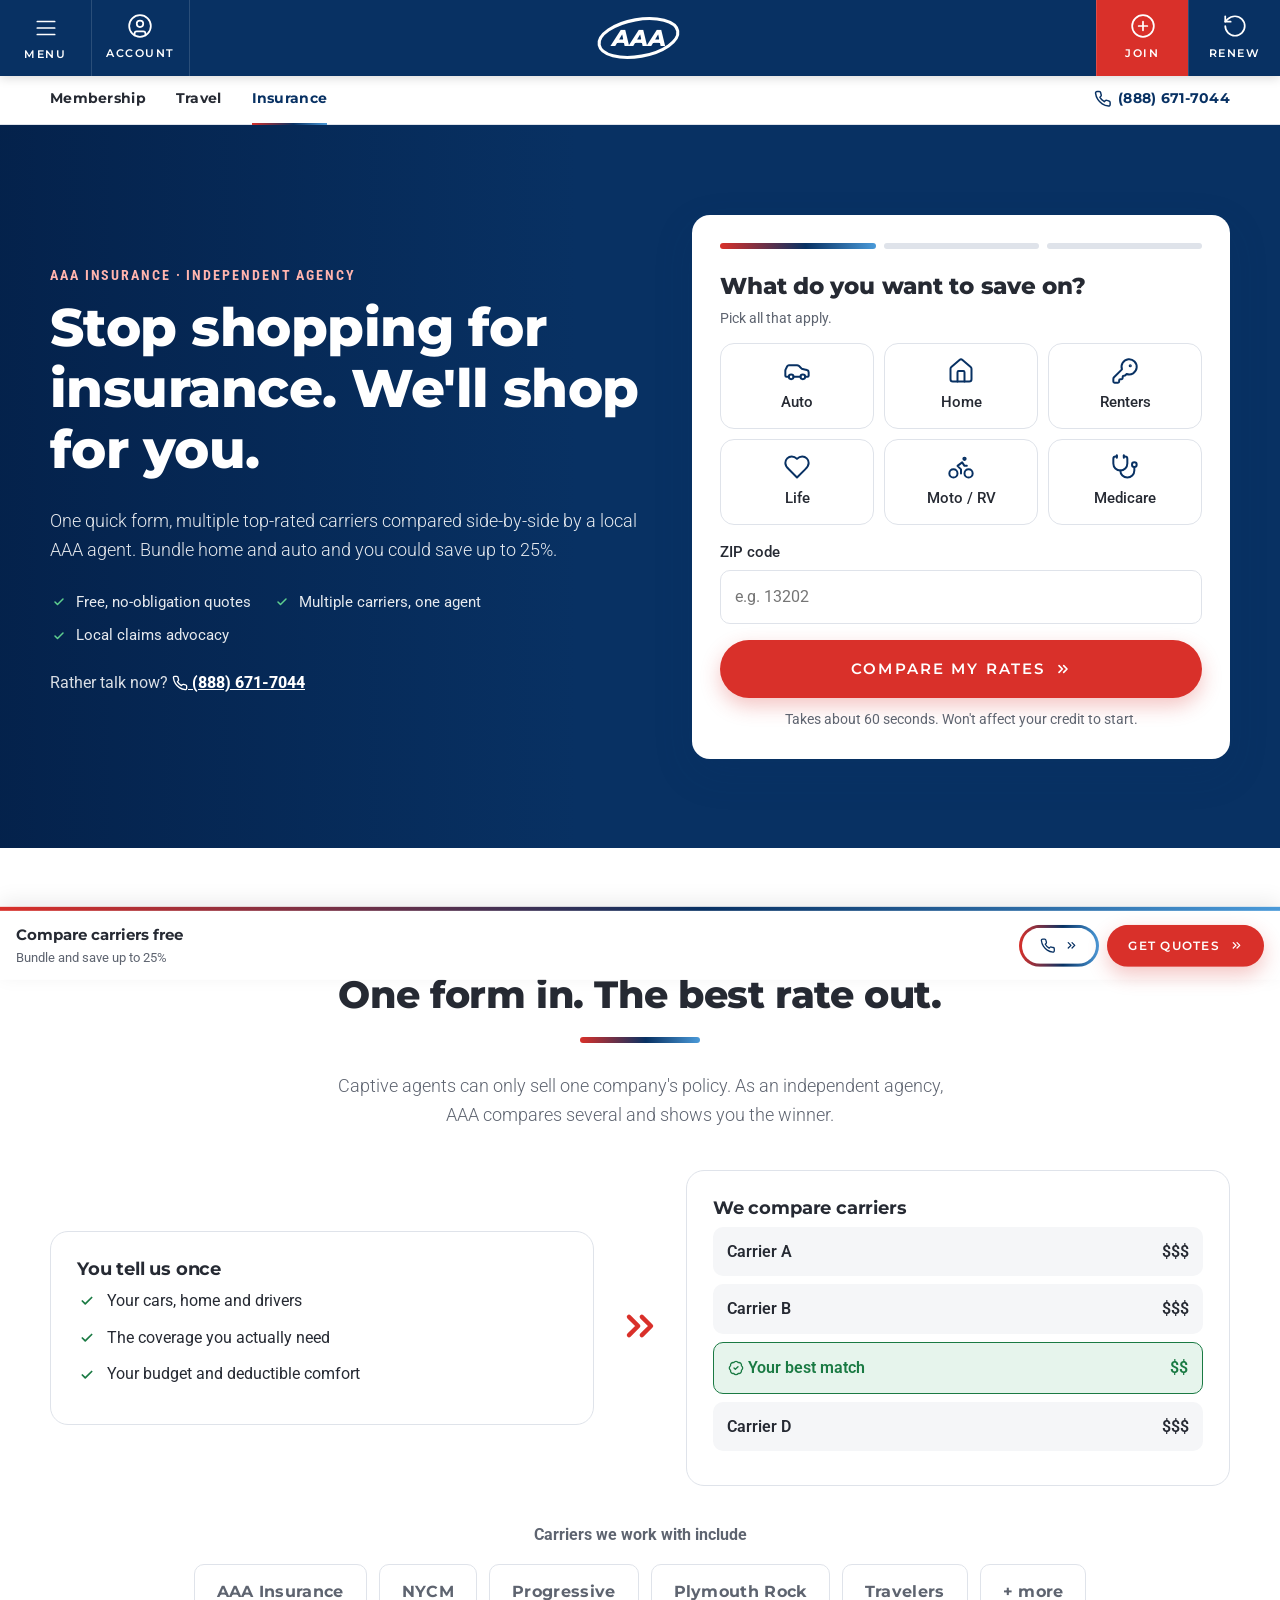
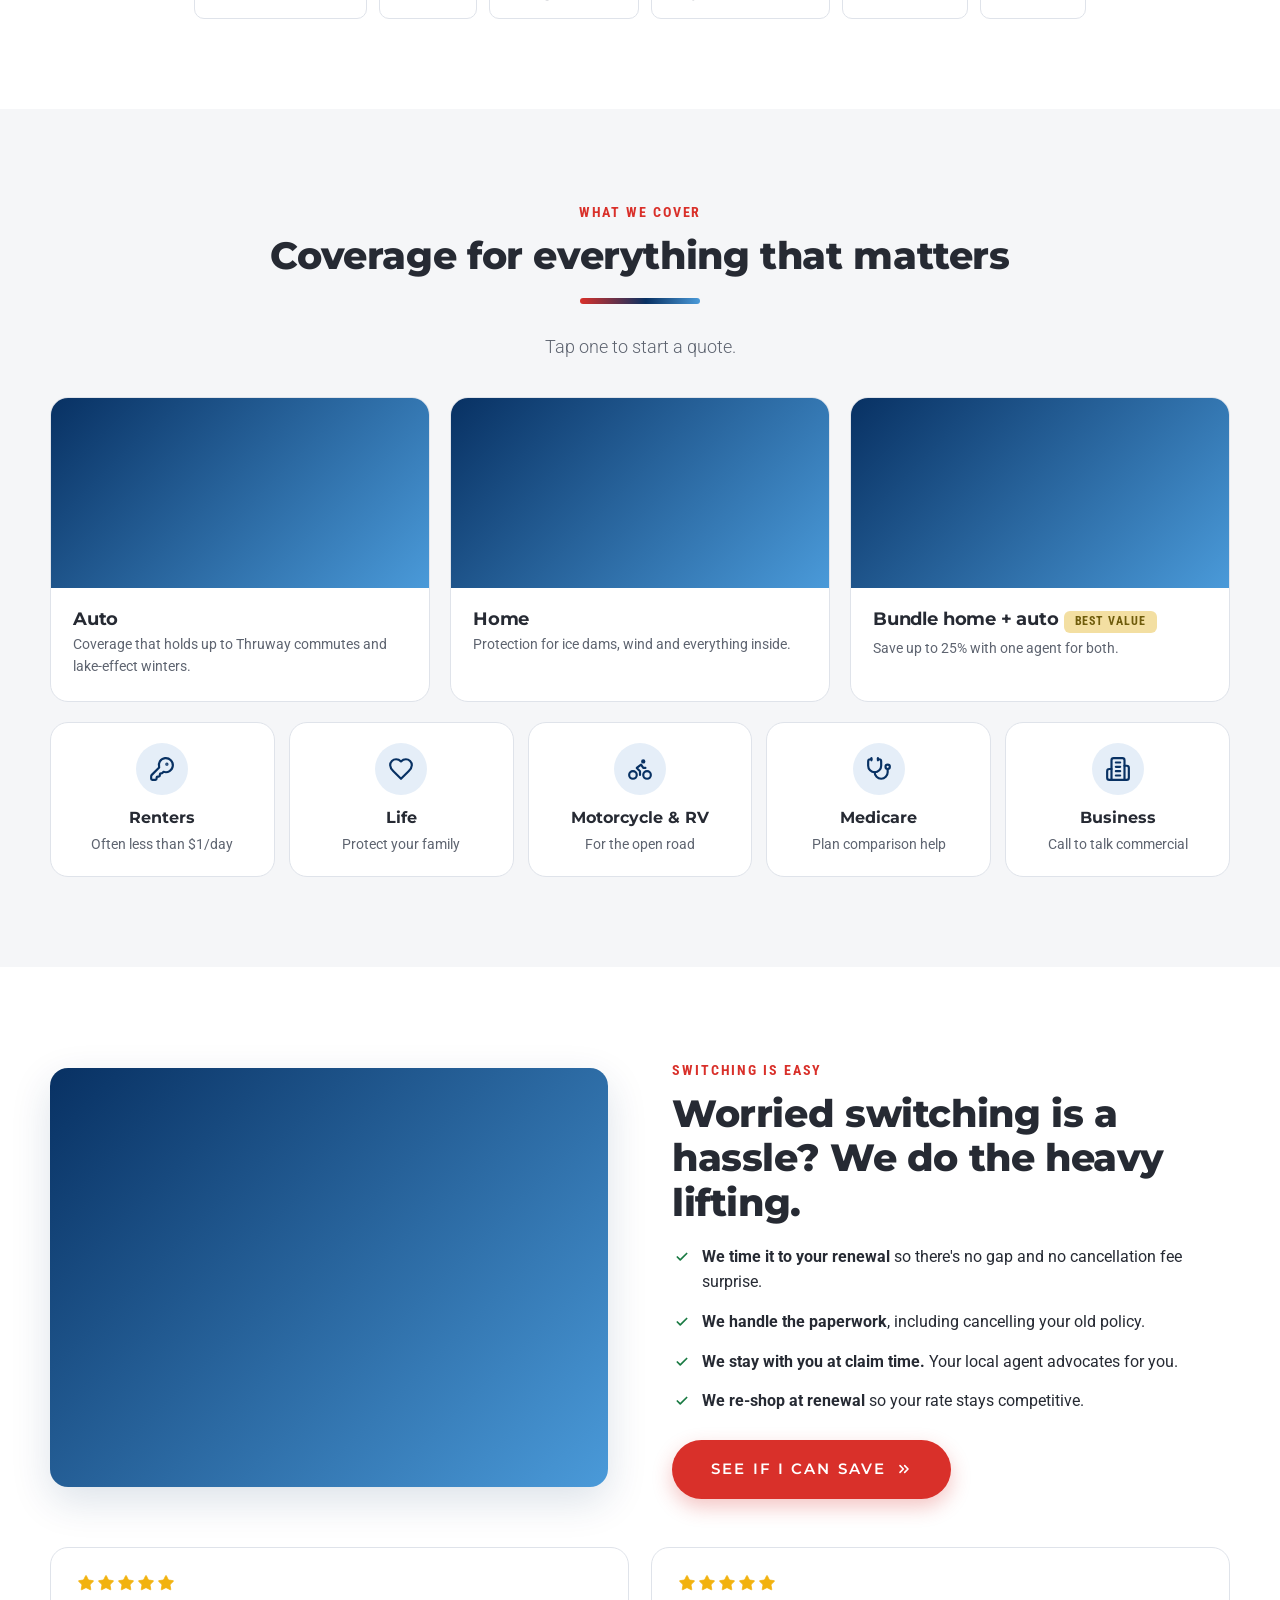
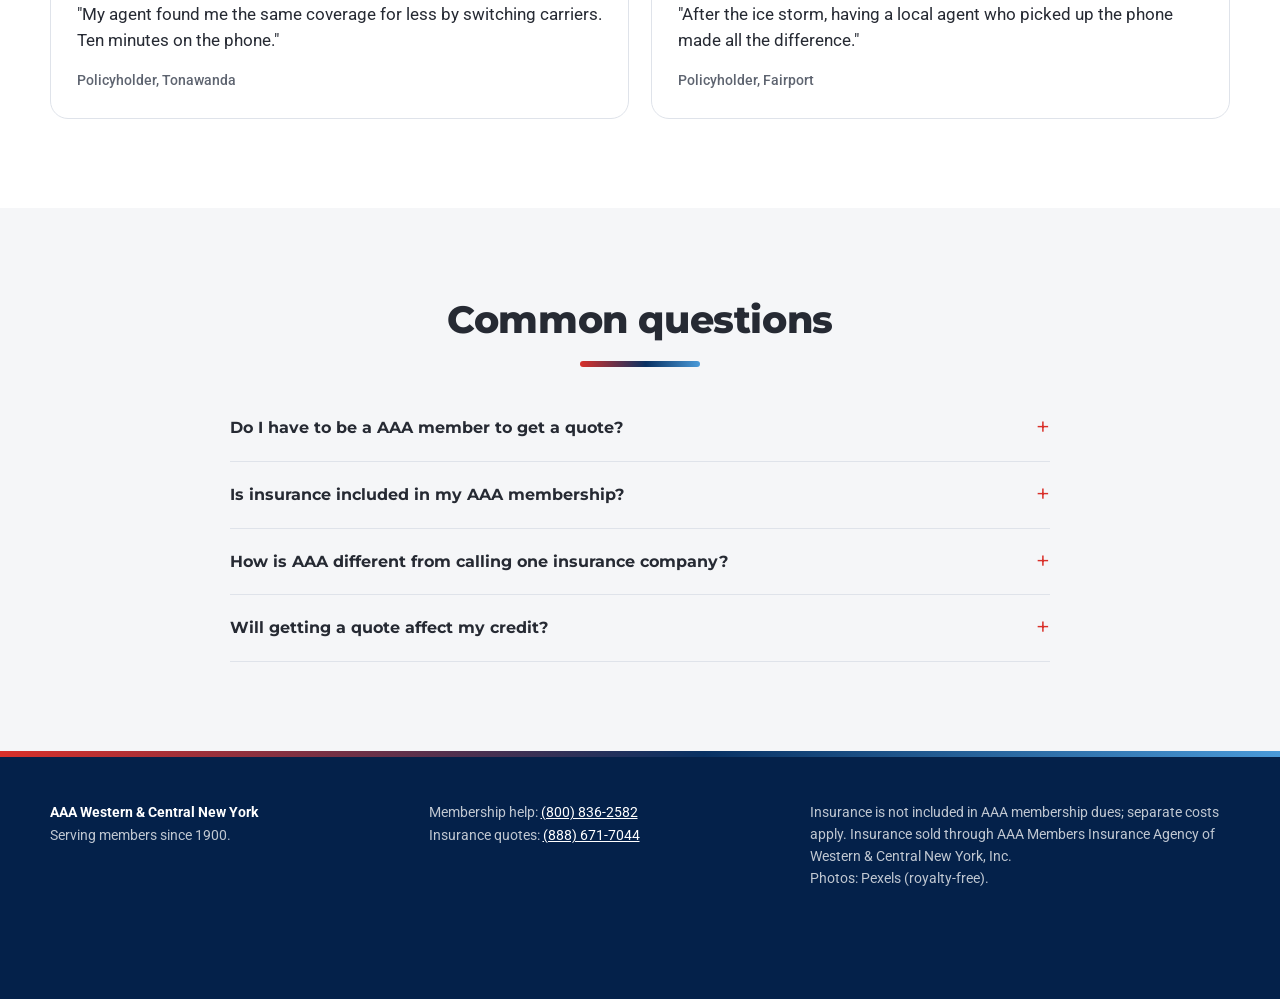
==== commit eb31e27c: "Restyle pages to match the brand, with photos and SVG icons Navy header with labeled icon buttons, r" ====
--- a/insurance.html
+++ b/insurance.html
@@ -5,9 +5,11 @@
   <meta name="viewport" content="width=device-width, initial-scale=1">
   <title>AAA Insurance | One Call. Multiple Carriers. Your Best Rate.</title>
   <meta name="description" content="AAA is an independent agency: we shop multiple top carriers for you. Start a free auto, home or bundle quote in 60 seconds, or pick a time for a local agent to call.">
+  <link rel="preconnect" href="https://fonts.googleapis.com">
+  <link rel="preconnect" href="https://fonts.gstatic.com" crossorigin>
+  <link href="https://fonts.googleapis.com/css2?family=Montserrat:ital,wght@0,600;0,700;0,800;1,800&family=Roboto+Condensed:wght@400;700&family=Roboto:wght@300;400;500;700&display=swap" rel="stylesheet">
   <link rel="stylesheet" href="assets/styles.css">
   <style>
-    .hero.ins { background: linear-gradient(135deg, #0b3d91 0%, #082f72 60%, #0a2a5c 100%); }
     .quote-card { padding: 28px; }
     .quote-card h2 { font-size: 1.45rem; }
     .what { display: grid; grid-template-columns: repeat(3, 1fr); gap: 10px; }
@@ -17,34 +19,42 @@
     .bundle-hint.show { display: block; animation: fadeIn .25s; }
 
     .carriers { display: flex; flex-wrap: wrap; gap: 12px; justify-content: center; }
-    .carriers span { background: #fff; border: 1px solid var(--line); border-radius: 10px; padding: 14px 22px; font-weight: 800; color: var(--muted); letter-spacing: .02em; }
+    .carriers span { background: #fff; border: 1px solid var(--line); border-radius: 10px; padding: 14px 22px; font-family: var(--font-head); font-weight: 700; color: var(--muted); letter-spacing: .02em; }
 
     .shop { display: grid; grid-template-columns: 1fr auto 1fr; gap: 24px; align-items: center; }
     @media (max-width: 820px) { .shop { grid-template-columns: 1fr; } .shop .arrow { transform: rotate(90deg); justify-self: center; } }
-    .shop .arrow { font-size: 2.4rem; color: var(--red); font-weight: 800; }
+    .shop .arrow { color: var(--red); }
+    .shop .arrow svg.icon { width: 44px; height: 44px; stroke-width: 2.4; }
     .carrier-quotes .row { display: flex; justify-content: space-between; align-items: center; padding: 12px 14px; border-radius: 10px; margin-bottom: 8px; background: var(--bg-alt); font-weight: 600; }
     .carrier-quotes .row.best { background: var(--green-light); color: var(--green); border: 1.5px solid var(--green); }
 
-    .products { display: grid; grid-template-columns: repeat(4, 1fr); gap: 14px; }
+    .products { display: grid; grid-template-columns: repeat(5, 1fr); gap: 14px; }
     @media (max-width: 820px) { .products { grid-template-columns: repeat(2, 1fr); } }
     .product { text-align: center; padding: 20px 14px; cursor: pointer; transition: border-color .15s, transform .15s; }
-    .product:hover { border-color: var(--blue); transform: translateY(-2px); }
-    .product .ico { font-size: 2rem; }
-    .product strong { display: block; margin-top: 6px; }
+    .product:hover { border-color: var(--navy); transform: translateY(-2px); }
+    .product strong { display: block; margin-top: 10px; font-family: var(--font-head); }
+    .feature-lines { display: grid; grid-template-columns: repeat(3, 1fr); gap: 20px; margin-bottom: 20px; }
+    @media (max-width: 820px) { .feature-lines { grid-template-columns: 1fr; } }
+    .line-card { padding: 0; overflow: hidden; cursor: pointer; text-align: left; transition: transform .15s, box-shadow .15s; }
+    .line-card:hover { transform: translateY(-3px); box-shadow: var(--shadow); }
+    .line-card .photo { height: 190px; }
+    .line-card .body { padding: 20px 22px 24px; }
+    .line-card h3 { margin-bottom: 4px; }
 
     .slots { display: grid; grid-template-columns: repeat(3, 1fr); gap: 8px; }
     .slots .choice > span { min-height: 46px; font-size: .9rem; }
     .done-box { text-align: center; }
-    .done-box .check { width: 70px; height: 70px; border-radius: 50%; background: var(--green-light); color: var(--green); font-size: 2.2rem; display: grid; place-items: center; margin: 0 auto 14px; }
     .switch-list li { margin-bottom: 14px; }
   </style>
 </head>
 <body>
+  <script src="assets/icons.js"></script>
   <script src="assets/app.js"></script>
   <script>AAA.mountChrome("Insurance");</script>
 
   <!-- HERO: lead with the differentiator (independent agency that shops carriers), quote starts in hero -->
   <section class="hero ins">
+    <div class="hero-bg"><img src="https://images.pexels.com/photos/7578862/pexels-photo-7578862.jpeg?auto=compress&cs=tinysrgb&w=2000" alt="Family home with a double garage at dusk" onerror="this.remove()"></div>
     <div class="container hero-grid">
       <div>
         <span class="eyebrow">AAA Insurance · Independent agency</span>
@@ -55,7 +65,7 @@
           <span>Multiple carriers, one agent</span>
           <span>Local claims advocacy</span>
         </div>
-        <p style="margin-top:22px;color:rgba(255,255,255,.85)">Rather talk now? <a href="tel:8886717044" style="color:#fff;font-weight:800" data-track="ins_hero_phone">📞 (888) 671-7044</a></p>
+        <p style="margin-top:22px;color:rgba(255,255,255,.85)">Rather talk now? <a href="tel:8886717044" style="color:#fff;font-weight:800" data-track="ins_hero_phone"><i data-icon="phone" class="i-inline"></i> (888) 671-7044</a></p>
       </div>
 
       <div class="card card-elevated quote-card" id="quote">
@@ -67,22 +77,22 @@
             <p class="muted small" style="margin-top:-4px">Pick all that apply.</p>
             <div class="field">
               <div class="what" id="what">
-                <label class="choice"><input type="checkbox" name="lines" value="Auto"><span><span class="ico">🚗</span>Auto</span></label>
-                <label class="choice"><input type="checkbox" name="lines" value="Home"><span><span class="ico">🏠</span>Home</span></label>
-                <label class="choice"><input type="checkbox" name="lines" value="Renters"><span><span class="ico">🔑</span>Renters</span></label>
-                <label class="choice"><input type="checkbox" name="lines" value="Life"><span><span class="ico">❤️</span>Life</span></label>
-                <label class="choice"><input type="checkbox" name="lines" value="Motorcycle / RV"><span><span class="ico">🏍️</span>Moto / RV</span></label>
-                <label class="choice"><input type="checkbox" name="lines" value="Medicare"><span><span class="ico">🩺</span>Medicare</span></label>
+                <label class="choice"><input type="checkbox" name="lines" value="Auto"><span><i data-icon="car" class="ico"></i>Auto</span></label>
+                <label class="choice"><input type="checkbox" name="lines" value="Home"><span><i data-icon="house" class="ico"></i>Home</span></label>
+                <label class="choice"><input type="checkbox" name="lines" value="Renters"><span><i data-icon="key-round" class="ico"></i>Renters</span></label>
+                <label class="choice"><input type="checkbox" name="lines" value="Life"><span><i data-icon="heart" class="ico"></i>Life</span></label>
+                <label class="choice"><input type="checkbox" name="lines" value="Motorcycle / RV"><span><i data-icon="bike" class="ico"></i>Moto / RV</span></label>
+                <label class="choice"><input type="checkbox" name="lines" value="Medicare"><span><i data-icon="stethoscope" class="ico"></i>Medicare</span></label>
               </div>
               <div class="error-msg">Pick at least one.</div>
             </div>
-            <div class="highlight-box bundle-hint" id="bundle-hint">🎉 Nice! Bundling auto + home is where members typically save the most, up to 25%.</div>
+            <div class="highlight-box bundle-hint" id="bundle-hint">Nice! Bundling auto + home is where members typically save the most, up to 25%.</div>
             <div class="field" style="margin-top:16px">
               <label for="i-zip">ZIP code</label>
               <input type="text" id="i-zip" name="zip" inputmode="numeric" maxlength="5" required data-zip placeholder="e.g. 13202">
               <div class="error-msg">Enter a 5-digit ZIP.</div>
             </div>
-            <button type="button" class="btn btn-primary btn-lg btn-block" data-next>Compare my rates →</button>
+            <button type="button" class="btn btn-primary btn-lg btn-block" data-next>Compare my rates</button>
             <p class="small muted center" style="margin:10px 0 0">Takes about 60 seconds. Won't affect your credit to start.</p>
           </div>
 
@@ -103,7 +113,7 @@
               <select id="i-renew" name="renewal"><option value="">Not sure</option><option>This month</option><option>1–2 months</option><option>3–6 months</option><option>6+ months</option></select>
             </div>
             <label style="display:flex;gap:8px;font-weight:500;font-size:.9rem"><input type="checkbox" name="isMember" value="yes"> I'm a AAA member</label>
-            <div class="wizard-nav"><button type="button" class="btn btn-ghost" data-back>← Back</button><button type="button" class="btn btn-primary" data-next>Almost done →</button></div>
+            <div class="wizard-nav"><button type="button" class="btn btn-ghost btn-back" data-back>Back</button><button type="button" class="btn btn-primary" data-next>Almost done</button></div>
           </div>
 
           <div class="wizard-step" data-step="2">
@@ -116,21 +126,21 @@
             <div class="field">
               <label>Best time for a quick call from your agent</label>
               <div class="slots">
-                <label class="choice"><input type="radio" name="callTime" value="Morning" checked><span>🌅 Morning</span></label>
-                <label class="choice"><input type="radio" name="callTime" value="Afternoon"><span>☀️ Afternoon</span></label>
-                <label class="choice"><input type="radio" name="callTime" value="Email only"><span>✉️ Email only</span></label>
+                <label class="choice"><input type="radio" name="callTime" value="Morning" checked><span><i data-icon="sunrise" class="i-inline"></i> Morning</span></label>
+                <label class="choice"><input type="radio" name="callTime" value="Afternoon"><span><i data-icon="sun" class="i-inline"></i> Afternoon</span></label>
+                <label class="choice"><input type="radio" name="callTime" value="Email only"><span><i data-icon="mail" class="i-inline"></i> Email only</span></label>
               </div>
             </div>
             <button type="submit" class="btn btn-primary btn-lg btn-block" id="ins-submit">Get my free quotes</button>
-            <div class="wizard-nav" style="margin-top:10px"><button type="button" class="btn btn-ghost btn-sm" data-back>← Back</button><span class="small muted" style="align-self:center">No spam. No obligation.</span></div>
+            <div class="wizard-nav" style="margin-top:10px"><button type="button" class="btn btn-ghost btn-sm btn-back" data-back>Back</button><span class="small muted" style="align-self:center">No spam. No obligation.</span></div>
           </div>
 
           <div class="wizard-step" data-step="3">
             <div class="done-box">
-              <div class="check">✓</div>
+              <div class="done-check"><i data-icon="check"></i></div>
               <h2>We're on it, <span id="i-first"></span>.</h2>
               <p class="muted">A licensed AAA agent is comparing <strong id="i-lines"></strong> rates across our carriers and will reach out <span id="i-when"></span>.</p>
-              <div class="highlight-box" style="text-align:left" id="i-upsell">Tip: AAA members can unlock additional insurance discounts. <a href="join.html?from=insurance">Join AAA →</a></div>
+              <div class="highlight-box" style="text-align:left" id="i-upsell">Tip: AAA members can unlock additional insurance discounts. <a href="join.html?from=insurance">Join AAA <i data-icon="chevrons-right" class="i-inline"></i></a></div>
               <p class="small muted" style="margin-top:14px">Want it faster? Call <a href="tel:8886717044">(888) 671-7044</a>.</p>
             </div>
           </div>
@@ -145,6 +155,7 @@
       <div class="center" style="margin-bottom:40px">
         <span class="eyebrow">The AAA advantage</span>
         <h2>One form in. The best rate out.</h2>
+        <div class="gradient-rule"></div>
         <p class="lead">Captive agents can only sell one company's policy. As an independent agency, AAA compares several and shows you the winner.</p>
       </div>
       <div class="shop">
@@ -156,12 +167,12 @@
             <li>Your budget and deductible comfort</li>
           </ul>
         </div>
-        <div class="arrow" aria-hidden="true">→</div>
+        <div class="arrow" aria-hidden="true"><i data-icon="chevrons-right"></i></div>
         <div class="card carrier-quotes">
           <h3>We compare carriers</h3>
           <div class="row"><span>Carrier A</span><span>$$$</span></div>
           <div class="row"><span>Carrier B</span><span>$$$</span></div>
-          <div class="row best"><span>✓ Your best match</span><span>$$</span></div>
+          <div class="row best"><span><i data-icon="badge-check" class="i-inline"></i> Your best match</span><span>$$</span></div>
           <div class="row"><span>Carrier D</span><span>$$$</span></div>
         </div>
       </div>
@@ -175,24 +186,43 @@
   <!-- PRODUCTS: each tile pre-selects that line in the quote form -->
   <section class="section alt">
     <div class="container">
-      <h2 class="center">Coverage for everything that matters</h2>
-      <p class="lead center" style="margin-bottom:32px">Tap one to start a quote.</p>
-      <div class="products" id="products">
-        <div class="card product" data-line="Auto" role="button" tabindex="0"><div class="ico">🚗</div><strong>Auto</strong><span class="small muted">Accident forgiveness options</span></div>
-        <div class="card product" data-line="Home" role="button" tabindex="0"><div class="ico">🏠</div><strong>Home</strong><span class="small muted">Built for lake-effect winters</span></div>
-        <div class="card product" data-line="Auto,Home" role="button" tabindex="0"><div class="ico">🎁</div><strong>Bundle</strong><span class="small muted">Save up to 25%</span></div>
-        <div class="card product" data-line="Renters" role="button" tabindex="0"><div class="ico">🔑</div><strong>Renters</strong><span class="small muted">Often less than $1/day</span></div>
-        <div class="card product" data-line="Life" role="button" tabindex="0"><div class="ico">❤️</div><strong>Life</strong><span class="small muted">Protect your family</span></div>
-        <div class="card product" data-line="Motorcycle / RV" role="button" tabindex="0"><div class="ico">🏍️</div><strong>Motorcycle &amp; RV</strong><span class="small muted">For the open road</span></div>
-        <div class="card product" data-line="Medicare" role="button" tabindex="0"><div class="ico">🩺</div><strong>Medicare</strong><span class="small muted">Plan comparison help</span></div>
-        <a class="card product" href="tel:8886717044" style="text-decoration:none;color:inherit"><div class="ico">🏢</div><strong>Business</strong><span class="small muted">Call to talk commercial</span></a>
+      <div class="center" style="margin-bottom:36px">
+        <span class="eyebrow">What we cover</span>
+        <h2>Coverage for everything that matters</h2>
+        <div class="gradient-rule"></div>
+        <p class="lead">Tap one to start a quote.</p>
+      </div>
+      <div id="products">
+      <div class="feature-lines">
+        <div class="card line-card" data-line="Auto" role="button" tabindex="0">
+          <div class="photo"><img src="https://images.pexels.com/photos/12875/pexels-photo-12875.jpeg?auto=compress&cs=tinysrgb&w=900" alt="White SUV driving on a snowy road" loading="lazy" onerror="this.remove()"></div>
+          <div class="body"><h3>Auto</h3><p class="small muted" style="margin:0">Coverage that holds up to Thruway commutes and lake-effect winters.</p></div>
+        </div>
+        <div class="card line-card" data-line="Home" role="button" tabindex="0">
+          <div class="photo"><img src="https://images.pexels.com/photos/5071177/pexels-photo-5071177.jpeg?auto=compress&cs=tinysrgb&w=900" alt="Suburban house with a well-kept lawn" loading="lazy" onerror="this.remove()"></div>
+          <div class="body"><h3>Home</h3><p class="small muted" style="margin:0">Protection for ice dams, wind and everything inside.</p></div>
+        </div>
+        <div class="card line-card" data-line="Auto,Home" role="button" tabindex="0">
+          <div class="photo"><img src="https://images.pexels.com/photos/7642037/pexels-photo-7642037.jpeg?auto=compress&cs=tinysrgb&w=900" alt="Family in their living room holding the keys to their new home" loading="lazy" onerror="this.remove()"></div>
+          <div class="body"><h3>Bundle home + auto <span class="badge badge-gold">Best value</span></h3><p class="small muted" style="margin:0">Save up to 25% with one agent for both.</p></div>
+        </div>
+      </div>
+      <div class="products">
+        <div class="card product" data-line="Renters" role="button" tabindex="0"><div class="icon-circle"><i data-icon="key-round"></i></div><strong>Renters</strong><span class="small muted">Often less than $1/day</span></div>
+        <div class="card product" data-line="Life" role="button" tabindex="0"><div class="icon-circle"><i data-icon="heart"></i></div><strong>Life</strong><span class="small muted">Protect your family</span></div>
+        <div class="card product" data-line="Motorcycle / RV" role="button" tabindex="0"><div class="icon-circle"><i data-icon="bike"></i></div><strong>Motorcycle &amp; RV</strong><span class="small muted">For the open road</span></div>
+        <div class="card product" data-line="Medicare" role="button" tabindex="0"><div class="icon-circle"><i data-icon="stethoscope"></i></div><strong>Medicare</strong><span class="small muted">Plan comparison help</span></div>
+        <a class="card product" href="tel:8886717044" style="text-decoration:none;color:inherit"><div class="icon-circle"><i data-icon="building-2"></i></div><strong>Business</strong><span class="small muted">Call to talk commercial</span></a>
+      </div>
       </div>
     </div>
   </section>
 
   <!-- SWITCHING FEAR: the #1 reason people don't change insurance -->
   <section class="section">
-    <div class="container grid grid-2" style="align-items:center;gap:48px">
+    <div class="container">
+      <div class="split">
+      <div class="photo"><img src="https://images.pexels.com/photos/7641903/pexels-photo-7641903.jpeg?auto=compress&cs=tinysrgb&w=1400" alt="Couple holding the keys to their new home" loading="lazy" onerror="this.remove()"></div>
       <div>
         <span class="eyebrow">Switching is easy</span>
         <h2>Worried switching is a hassle? We do the heavy lifting.</h2>
@@ -204,9 +234,10 @@
         </ul>
         <a class="btn btn-primary btn-lg" href="#quote" data-track="ins_switch_cta" style="margin-top:12px">See if I can save</a>
       </div>
-      <div class="grid" style="gap:16px">
-        <blockquote class="card quote"><div class="stars">★★★★★</div>"My agent found me the same coverage for less by switching carriers. Ten minutes on the phone."<footer>— Policyholder, Tonawanda</footer></blockquote>
-        <blockquote class="card quote"><div class="stars">★★★★★</div>"After the ice storm, having a local agent who picked up the phone made all the difference."<footer>— Policyholder, Fairport</footer></blockquote>
+      </div>
+      <div class="grid grid-2" style="margin-top:48px">
+        <blockquote class="card quote"><div class="stars" data-stars></div>"My agent found me the same coverage for less by switching carriers. Ten minutes on the phone."<footer>Policyholder, Tonawanda</footer></blockquote>
+        <blockquote class="card quote"><div class="stars" data-stars></div>"After the ice storm, having a local agent who picked up the phone made all the difference."<footer>Policyholder, Fairport</footer></blockquote>
       </div>
     </div>
   </section>
@@ -214,6 +245,7 @@
   <section class="section alt">
     <div class="container" style="max-width:820px">
       <h2 class="center">Common questions</h2>
+      <div class="gradient-rule"></div>
       <div class="faq">
         <details><summary>Do I have to be a AAA member to get a quote?</summary><p>No. Anyone can get a quote. Members may qualify for additional discounts.</p></details>
         <details><summary>Is insurance included in my AAA membership?</summary><p>No. Insurance is separate from membership dues, and separate costs apply.</p></details>
@@ -225,7 +257,7 @@
 
   <div class="sticky-cta" id="sticky">
     <div class="sticky-text">Compare carriers free<small>Bundle and save up to 25%</small></div>
-    <div style="display:flex;gap:8px"><a class="btn btn-ghost btn-sm" href="tel:8886717044" aria-label="Call">📞</a><a class="btn btn-primary btn-sm" href="#quote" data-track="ins_sticky">Get quotes</a></div>
+    <div style="display:flex;gap:8px"><a class="btn btn-ghost btn-sm" href="tel:8886717044" aria-label="Call"><i data-icon="phone"></i></a><a class="btn btn-primary btn-sm" href="#quote" data-track="ins_sticky">Get quotes</a></div>
   </div>
 
   <script>
--- a/assets/styles.css
+++ b/assets/styles.css
@@ -1,131 +1,208 @@
-/* Shared styles for the conversion-focused redesign pages. */
+/* Shared styles for the conversion-focused redesign pages.
+ * Brand cues taken from the live westerncentralnyaaa.com join page:
+ * navy header, red primary buttons, red-navy-sky gradient accents,
+ * gold "Best value" tier, letter-spaced uppercase button labels. */
 :root {
-  --blue: #0b3d91;
-  --blue-dark: #072a66;
-  --blue-light: #e8eefb;
-  --red: #d52b1e;
-  --red-dark: #a91f15;
-  --ink: #16213a;
-  --muted: #5b6478;
-  --line: #dbe1ec;
+  --navy: #083163;
+  --navy-dark: #04214a;
+  --navy-light: #e5eef8;
+  --red: #d9302a;
+  --red-dark: #b3221d;
+  --sky: #4a9ad9;
+  --gold-bg: #f8ebc8;
+  --gold-ink: #6f5c0c;
+  --gold-tag: #f3dfa2;
+  --basic-bg: #e5f0f9;
+  --premier-bg: #f2f2f2;
+  --ink: #262a33;
+  --muted: #5e6470;
+  --line: #dfe3ea;
   --bg: #ffffff;
-  --bg-alt: #f5f7fb;
-  --green: #127a3e;
-  --green-light: #e5f5ec;
-  --gold: #f4b400;
-  --radius: 14px;
-  --shadow: 0 10px 30px rgba(11, 61, 145, 0.12);
-  --font: "Inter", system-ui, -apple-system, "Segoe UI", Roboto, Arial, sans-serif;
+  --bg-alt: #f5f6f8;
+  --green: #1a7a43;
+  --green-light: #e6f4ec;
+  --star: #f2b20f;
+  --brand-gradient: linear-gradient(90deg, var(--red) 0%, var(--navy) 55%, var(--sky) 100%);
+  --radius: 18px;
+  --shadow: 0 14px 40px rgba(8, 49, 99, 0.14);
+  --font-head: "Montserrat", "Helvetica Neue", Arial, sans-serif;
+  --font-body: "Roboto", system-ui, -apple-system, "Segoe UI", Arial, sans-serif;
+  --font-label: "Roboto Condensed", "Roboto", Arial, sans-serif;
 }
 
 * { box-sizing: border-box; }
 html { scroll-behavior: smooth; }
 body {
   margin: 0;
-  font-family: var(--font);
+  font-family: var(--font-body);
+  font-weight: 400;
   color: var(--ink);
   background: var(--bg);
-  line-height: 1.55;
+  line-height: 1.6;
   -webkit-font-smoothing: antialiased;
 }
 img { max-width: 100%; display: block; }
-a { color: var(--blue); }
-h1, h2, h3, h4 { line-height: 1.15; margin: 0 0 .5em; letter-spacing: -0.01em; }
-h1 { font-size: clamp(2rem, 4.5vw, 3.25rem); font-weight: 800; }
-h2 { font-size: clamp(1.5rem, 3vw, 2.25rem); font-weight: 800; }
-h3 { font-size: 1.2rem; font-weight: 700; }
+a { color: var(--navy); }
+h1, h2, h3, h4 { font-family: var(--font-head); color: var(--ink); line-height: 1.15; margin: 0 0 .5em; letter-spacing: -0.01em; }
+h1 { font-size: clamp(2rem, 4.6vw, 3.3rem); font-weight: 800; }
+h2 { font-size: clamp(1.6rem, 3.2vw, 2.4rem); font-weight: 800; }
+h3 { font-size: 1.15rem; font-weight: 700; }
 p { margin: 0 0 1em; }
-.container { width: min(1160px, 100% - 32px); margin-inline: auto; }
-.section { padding: clamp(48px, 7vw, 88px) 0; }
+.container { width: min(1180px, 100% - 32px); margin-inline: auto; }
+.section { padding: clamp(56px, 7vw, 96px) 0; }
 .section.alt { background: var(--bg-alt); }
+.section.navy { background: var(--navy); color: #fff; }
+.section.navy h2, .section.navy h3 { color: #fff; }
 .eyebrow {
-  display: inline-block; font-size: .8rem; font-weight: 700; letter-spacing: .08em;
-  text-transform: uppercase; color: var(--red); margin-bottom: .75em;
-}
-.lead { font-size: 1.15rem; color: var(--muted); max-width: 60ch; }
+  display: inline-block; font-family: var(--font-label); font-size: .85rem; font-weight: 700; letter-spacing: .14em;
+  text-transform: uppercase; color: var(--red); margin-bottom: .8em;
+}
+.lead { font-size: 1.15rem; font-weight: 300; color: var(--muted); max-width: 62ch; }
 .center { text-align: center; }
 .center .lead { margin-inline: auto; }
 .muted { color: var(--muted); }
-.small { font-size: .85rem; }
+.small { font-size: .86rem; }
 .sr-only { position: absolute; width: 1px; height: 1px; overflow: hidden; clip: rect(0 0 0 0); }
-
-/* Header */
-.site-header {
-  position: sticky; top: 0; z-index: 50; background: #fff;
-  border-bottom: 1px solid var(--line);
-}
-.site-header .container { display: flex; align-items: center; justify-content: space-between; gap: 16px; height: 64px; }
-.logo { display: flex; align-items: center; gap: 10px; text-decoration: none; color: var(--blue); font-weight: 800; }
-.logo-mark {
-  background: var(--blue); color: #fff; border-radius: 8px; padding: 4px 8px;
-  font-size: 1.1rem; letter-spacing: .04em; font-style: italic;
-}
-.logo-text { font-size: .9rem; line-height: 1.1; }
-.nav { display: flex; gap: 22px; align-items: center; }
-.nav a { text-decoration: none; color: var(--ink); font-weight: 600; font-size: .95rem; }
-.nav a[aria-current="page"] { color: var(--red); }
-.header-actions { display: flex; gap: 10px; align-items: center; }
-.header-phone { font-weight: 700; text-decoration: none; color: var(--blue); font-size: .9rem; white-space: nowrap; }
-@media (max-width: 860px) {
-  .nav, .header-phone { display: none; }
-}
-
-/* Buttons */
+.gradient-rule { height: 6px; background: var(--brand-gradient); border-radius: 6px; width: 120px; margin: 0 auto 28px; }
+
+/* Icons (Lucide, inline SVG) */
+svg.icon { width: 1.25em; height: 1.25em; stroke: currentColor; fill: none; stroke-width: 2; stroke-linecap: round; stroke-linejoin: round; flex: none; vertical-align: -0.2em; }
+.i-inline svg.icon { width: 1em; height: 1em; }
+.icon-circle {
+  width: 52px; height: 52px; border-radius: 50%; display: inline-grid; place-items: center;
+  background: var(--navy-light); color: var(--navy);
+}
+.icon-circle svg.icon { width: 26px; height: 26px; }
+
+/* Header: mirrors the live site's navy bar with labelled icon buttons */
+.site-header { position: sticky; top: 0; z-index: 50; background: var(--navy); color: #fff; box-shadow: 0 2px 10px rgba(0,0,0,.15); }
+.site-header .hdr-bar { display: grid; grid-template-columns: 1fr auto 1fr; align-items: stretch; height: 76px; }
+.hdr-group { display: flex; align-items: stretch; }
+.hdr-group.right { justify-content: flex-end; }
+.hdr-btn {
+  display: flex; flex-direction: column; align-items: center; justify-content: center; gap: 6px; min-width: 92px; padding: 0 14px;
+  color: #fff; text-decoration: none; background: none; border: none; border-right: 1px solid rgba(255,255,255,.14);
+  font-family: var(--font-head); font-size: .7rem; font-weight: 600; letter-spacing: .14em; text-transform: uppercase; cursor: pointer;
+}
+.hdr-group.right .hdr-btn { border-right: none; border-left: 1px solid rgba(255,255,255,.14); }
+.hdr-btn svg.icon { width: 26px; height: 26px; stroke-width: 1.6; }
+.hdr-btn:hover { background: rgba(255,255,255,.08); }
+.hdr-btn.join { background: var(--red); border-left-color: var(--red); }
+.hdr-btn.join:hover { background: var(--red-dark); }
+.logo { display: flex; align-items: center; justify-content: center; text-decoration: none; padding: 0 16px; }
+.logo svg { height: 46px; width: auto; }
+.hdr-nav { display: none; background: #fff; border-bottom: 1px solid var(--line); }
+.hdr-nav.open { display: block; }
+.hdr-nav .container { display: flex; flex-wrap: wrap; gap: 6px 28px; padding: 14px 0; align-items: center; }
+.hdr-nav a { font-family: var(--font-head); font-weight: 700; color: var(--navy); text-decoration: none; font-size: .95rem; }
+.hdr-nav a[aria-current="page"] { color: var(--red); }
+.hdr-nav .phone { margin-left: auto; color: var(--muted); font-weight: 600; display: inline-flex; gap: 6px; align-items: center; }
+.subnav { background: #fff; border-bottom: 1px solid var(--line); }
+.subnav .container { display: flex; gap: 30px; align-items: center; height: 48px; }
+.subnav a { font-family: var(--font-head); font-weight: 700; font-size: .88rem; text-decoration: none; color: var(--ink); letter-spacing: .02em; padding: 13px 0; border-bottom: 3px solid transparent; }
+.subnav a[aria-current="page"] { color: var(--navy); border-image: var(--brand-gradient) 1; border-bottom: 3px solid; }
+.subnav .phone { margin-left: auto; color: var(--navy); display: inline-flex; gap: 6px; align-items: center; }
+@media (max-width: 760px) {
+  .site-header .hdr-bar { height: 64px; }
+  .hdr-btn { min-width: 0; flex: 1; padding: 0 8px; font-size: .6rem; letter-spacing: .1em; }
+  .hdr-btn svg.icon { width: 22px; height: 22px; }
+  .hdr-btn.hide-sm { display: none; }
+  .logo svg { height: 36px; }
+  .subnav { display: none; }
+}
+
+/* Buttons: uppercase, letter-spaced, double-chevron like the live site */
 .btn {
-  display: inline-flex; align-items: center; justify-content: center; gap: 8px;
-  font: inherit; font-weight: 700; border-radius: 999px; border: 2px solid transparent;
-  padding: 14px 26px; cursor: pointer; text-decoration: none; transition: transform .08s, background .15s, box-shadow .15s;
-  font-size: 1rem; line-height: 1.1;
+  display: inline-flex; align-items: center; justify-content: center; gap: 10px;
+  font-family: var(--font-head); font-weight: 600; text-transform: uppercase; letter-spacing: .14em; font-size: .9rem; line-height: 1.1;
+  border-radius: 999px; border: 3px solid transparent; padding: 15px 30px; cursor: pointer; text-decoration: none;
+  transition: transform .08s, background .15s, box-shadow .15s, color .15s;
 }
 .btn:active { transform: translateY(1px); }
-.btn-primary { background: var(--red); color: #fff; box-shadow: 0 6px 16px rgba(213, 43, 30, .3); }
+.btn::after {
+  content: ""; width: 1.05em; height: 1.05em; background: currentColor; flex: none;
+  -webkit-mask: var(--chev) center / contain no-repeat; mask: var(--chev) center / contain no-repeat;
+}
+.btn.no-chev::after, .btn-back::after { display: none; }
+.btn-back::before {
+  content: ""; width: 1.05em; height: 1.05em; background: currentColor; flex: none;
+  -webkit-mask: var(--chev-left) center / contain no-repeat; mask: var(--chev-left) center / contain no-repeat;
+}
+:root {
+  --chev: url("data:image/svg+xml,%3Csvg xmlns='http://www.w3.org/2000/svg' viewBox='0 0 24 24' fill='none' stroke='black' stroke-width='2.4' stroke-linecap='round' stroke-linejoin='round'%3E%3Cpath d='m6 17 5-5-5-5'/%3E%3Cpath d='m13 17 5-5-5-5'/%3E%3C/svg%3E");
+  --chev-left: url("data:image/svg+xml,%3Csvg xmlns='http://www.w3.org/2000/svg' viewBox='0 0 24 24' fill='none' stroke='black' stroke-width='2.4' stroke-linecap='round' stroke-linejoin='round'%3E%3Cpath d='m15 18-6-6 6-6'/%3E%3C/svg%3E");
+  --check: url("data:image/svg+xml,%3Csvg xmlns='http://www.w3.org/2000/svg' viewBox='0 0 24 24' fill='none' stroke='black' stroke-width='3' stroke-linecap='round' stroke-linejoin='round'%3E%3Cpath d='M20 6 9 17l-5-5'/%3E%3C/svg%3E");
+}
+.btn-primary { background: var(--red); color: #fff; box-shadow: 0 8px 20px rgba(217, 48, 42, .28); }
 .btn-primary:hover { background: var(--red-dark); }
-.btn-blue { background: var(--blue); color: #fff; }
-.btn-blue:hover { background: var(--blue-dark); }
-.btn-ghost { background: transparent; color: var(--blue); border-color: var(--blue); }
-.btn-ghost:hover { background: var(--blue-light); }
-.btn-white { background: #fff; color: var(--blue); }
-.btn-sm { padding: 9px 16px; font-size: .9rem; }
-.btn-lg { padding: 18px 32px; font-size: 1.1rem; }
+.btn-blue { background: var(--navy); color: #fff; }
+.btn-blue:hover { background: var(--navy-dark); }
+/* Gradient-outline pill, as on the live "Join now / Gift a membership" buttons */
+.btn-ghost {
+  color: var(--navy);
+  background: linear-gradient(#fff, #fff) padding-box, var(--brand-gradient) border-box;
+}
+.btn-ghost:hover { background: linear-gradient(var(--navy-light), var(--navy-light)) padding-box, var(--brand-gradient) border-box; }
+.btn-white { background: #fff; color: var(--navy); }
+.btn-white:hover { background: var(--navy-light); }
+.btn-sm { padding: 10px 18px; font-size: .78rem; letter-spacing: .1em; }
+.btn-lg { padding: 18px 36px; font-size: .95rem; }
 .btn-block { width: 100%; }
 .btn[disabled] { opacity: .5; cursor: not-allowed; }
-
-/* Hero */
-.hero { background: linear-gradient(135deg, var(--blue) 0%, var(--blue-dark) 100%); color: #fff; padding: clamp(48px, 7vw, 96px) 0; position: relative; overflow: hidden; }
-.hero::after {
-  content: ""; position: absolute; right: -120px; top: -120px; width: 420px; height: 420px;
-  border-radius: 50%; background: rgba(255,255,255,.06);
-}
-.hero .lead { color: rgba(255,255,255,.85); }
-.hero .eyebrow { color: #ffd2cd; }
-.hero-grid { display: grid; grid-template-columns: 1.1fr .9fr; gap: 48px; align-items: center; position: relative; z-index: 1; }
-@media (max-width: 920px) { .hero-grid { grid-template-columns: 1fr; } }
-.hero-ctas { display: flex; flex-wrap: wrap; gap: 12px; margin-top: 24px; }
-.trust-row { display: flex; flex-wrap: wrap; gap: 18px; margin-top: 28px; font-size: .9rem; color: rgba(255,255,255,.85); }
-.trust-row span::before { content: "✓ "; color: #7fe0a6; font-weight: 800; }
+.text-link { font-weight: 700; color: var(--navy); text-decoration: none; display: inline-flex; align-items: center; gap: 4px; }
+.text-link:hover { text-decoration: underline; }
+
+/* Photo hero with overlapping white card (live-site pattern) */
+.photo-hero { position: relative; background: var(--navy); }
+.photo-hero .photo { height: clamp(260px, 42vw, 520px); }
+.photo-hero .hero-card {
+  position: relative; margin-top: -120px; background: #fff; border-radius: 22px; box-shadow: var(--shadow);
+  padding: clamp(28px, 4vw, 52px); z-index: 2;
+}
+.photo-hero-wrap { background: linear-gradient(var(--navy) 0, var(--navy) 60%, var(--bg) 60%); }
+
+/* Photo with dark overlay hero (form on the right) */
+.hero { position: relative; color: #fff; padding: clamp(48px, 7vw, 96px) 0; overflow: hidden; background: var(--navy); }
+.hero .hero-bg { position: absolute; inset: 0; z-index: 0; }
+.hero .hero-bg img { width: 100%; height: 100%; object-fit: cover; }
+.hero .hero-bg::after { content: ""; position: absolute; inset: 0; background: linear-gradient(90deg, rgba(4,33,74,.94) 0%, rgba(8,49,99,.82) 45%, rgba(8,49,99,.35) 100%); }
+.hero h1 { color: #fff; }
+.hero .lead { color: rgba(255,255,255,.9); }
+.hero .eyebrow { color: #ffb4ae; }
+.hero-grid { display: grid; grid-template-columns: 1.05fr .95fr; gap: 48px; align-items: center; position: relative; z-index: 1; }
+@media (max-width: 940px) { .hero-grid { grid-template-columns: 1fr; } .hero .hero-bg::after { background: linear-gradient(180deg, rgba(4,33,74,.9), rgba(8,49,99,.85)); } }
+.hero-ctas { display: flex; flex-wrap: wrap; gap: 14px; margin-top: 26px; align-items: center; }
+.trust-row { display: flex; flex-wrap: wrap; gap: 10px 22px; margin-top: 26px; font-size: .92rem; }
+.trust-row span { display: inline-flex; align-items: center; gap: 8px; }
+.trust-row span::before {
+  content: ""; width: 18px; height: 18px; border-radius: 50%; flex: none;
+  background: #5fd08f; -webkit-mask: var(--check) center / 12px no-repeat; mask: var(--check) center / 12px no-repeat;
+}
+.hero .trust-row { color: rgba(255,255,255,.9); }
+
+/* Photos: navy fallback shows if an image fails to load */
+.photo { position: relative; overflow: hidden; background: linear-gradient(135deg, var(--navy), var(--sky)); }
+.photo img { width: 100%; height: 100%; object-fit: cover; }
+.photo-rounded { border-radius: var(--radius); }
 
 /* Cards */
-.card {
-  background: #fff; border: 1px solid var(--line); border-radius: var(--radius);
-  padding: 24px; box-shadow: 0 1px 2px rgba(0,0,0,.03);
-}
+.card { background: #fff; border: 1px solid var(--line); border-radius: var(--radius); padding: 26px; }
 .card-elevated { box-shadow: var(--shadow); border: none; }
 .hero .card { color: var(--ink); }
-.grid { display: grid; gap: 20px; }
+.grid { display: grid; gap: 22px; }
 .grid-2 { grid-template-columns: repeat(2, 1fr); }
 .grid-3 { grid-template-columns: repeat(3, 1fr); }
 .grid-4 { grid-template-columns: repeat(4, 1fr); }
-@media (max-width: 920px) { .grid-3, .grid-4 { grid-template-columns: repeat(2, 1fr); } }
+@media (max-width: 940px) { .grid-3, .grid-4 { grid-template-columns: repeat(2, 1fr); } }
 @media (max-width: 620px) { .grid-2, .grid-3, .grid-4 { grid-template-columns: 1fr; } }
 
 /* Forms */
-label { font-weight: 600; font-size: .92rem; display: block; margin-bottom: 6px; }
+label { font-weight: 500; font-size: .92rem; display: block; margin-bottom: 6px; }
 input[type="text"], input[type="email"], input[type="tel"], input[type="number"], input[type="date"], select, textarea {
   width: 100%; font: inherit; padding: 13px 14px; border: 1.5px solid var(--line); border-radius: 10px;
   background: #fff; color: var(--ink); transition: border-color .15s, box-shadow .15s;
 }
-input:focus, select:focus, textarea:focus { outline: none; border-color: var(--blue); box-shadow: 0 0 0 3px rgba(11,61,145,.15); }
-input.invalid, select.invalid { border-color: var(--red); }
+input:focus, select:focus, textarea:focus { outline: none; border-color: var(--navy); box-shadow: 0 0 0 3px rgba(8,49,99,.15); }
 .field { margin-bottom: 16px; }
 .field-row { display: grid; grid-template-columns: 1fr 1fr; gap: 14px; }
 @media (max-width: 560px) { .field-row { grid-template-columns: 1fr; } }
@@ -135,29 +212,31 @@
 
 /* Choice tiles (radio/checkbox as big buttons) */
 .choices { display: grid; gap: 10px; grid-template-columns: repeat(auto-fit, minmax(140px, 1fr)); }
-.choice { position: relative; }
+.choice { position: relative; margin: 0; }
 .choice input { position: absolute; opacity: 0; inset: 0; cursor: pointer; }
 .choice > span {
-  display: flex; flex-direction: column; align-items: center; justify-content: center; text-align: center; gap: 4px;
-  min-height: 72px; padding: 12px; border: 1.5px solid var(--line); border-radius: 12px; font-weight: 600;
+  display: flex; flex-direction: column; align-items: center; justify-content: center; text-align: center; gap: 6px;
+  min-height: 76px; padding: 12px; border: 1.5px solid var(--line); border-radius: 14px; font-weight: 500;
   transition: border-color .15s, background .15s; cursor: pointer; background: #fff;
 }
-.choice .ico { font-size: 1.5rem; }
-.choice small { font-weight: 500; color: var(--muted); font-size: .8rem; }
-.choice input:checked + span { border-color: var(--blue); background: var(--blue-light); box-shadow: inset 0 0 0 1px var(--blue); }
-.choice input:focus-visible + span { outline: 3px solid rgba(11,61,145,.35); outline-offset: 2px; }
-
-/* Badges & pills */
-.badge { display: inline-block; font-size: .75rem; font-weight: 800; padding: 4px 10px; border-radius: 999px; background: var(--blue-light); color: var(--blue); text-transform: uppercase; letter-spacing: .05em; }
+.choice .ico { color: var(--navy); display: inline-flex; }
+.choice .ico svg.icon { width: 28px; height: 28px; stroke-width: 1.7; }
+.choice small { font-weight: 400; color: var(--muted); font-size: .8rem; }
+.choice input:checked + span { border-color: var(--navy); background: var(--navy-light); box-shadow: inset 0 0 0 1.5px var(--navy); }
+.choice input:checked + span .ico { color: var(--red); }
+.choice input:focus-visible + span { outline: 3px solid rgba(8,49,99,.35); outline-offset: 2px; }
+
+/* Badges */
+.badge { display: inline-block; font-family: var(--font-label); font-size: .76rem; font-weight: 700; padding: 4px 11px; border-radius: 6px; background: var(--navy-light); color: var(--navy); text-transform: uppercase; letter-spacing: .08em; }
 .badge-red { background: var(--red); color: #fff; }
 .badge-green { background: var(--green-light); color: var(--green); }
-.badge-gold { background: var(--gold); color: var(--ink); }
+.badge-gold { background: var(--gold-tag); color: var(--gold-ink); }
 
 /* Steps / progress */
 .progress { display: flex; gap: 8px; margin-bottom: 24px; }
 .progress .step { flex: 1; height: 6px; border-radius: 6px; background: var(--line); transition: background .25s; }
-.progress .step.done { background: var(--blue); }
-.step-label { font-size: .85rem; color: var(--muted); font-weight: 600; margin-bottom: 8px; }
+.progress .step.done { background: var(--brand-gradient); }
+.step-label { font-family: var(--font-label); font-size: .82rem; color: var(--muted); font-weight: 700; letter-spacing: .1em; text-transform: uppercase; margin-bottom: 8px; }
 .wizard-step { display: none; animation: fadeIn .25s ease; }
 .wizard-step.active { display: block; }
 @keyframes fadeIn { from { opacity: 0; transform: translateY(6px); } to { opacity: 1; transform: none; } }
@@ -165,53 +244,63 @@
 
 /* Checklist */
 .checklist { list-style: none; padding: 0; margin: 0; }
-.checklist li { padding-left: 28px; position: relative; margin-bottom: 10px; }
-.checklist li::before { content: "✓"; position: absolute; left: 0; top: 0; color: var(--green); font-weight: 800; }
-.checklist li.no::before { content: "—"; color: var(--muted); }
+.checklist li { padding-left: 30px; position: relative; margin-bottom: 11px; }
+.checklist li::before {
+  content: ""; position: absolute; left: 0; top: .2em; width: 20px; height: 20px; border-radius: 50%;
+  background: var(--green); -webkit-mask: var(--check) center / 14px no-repeat; mask: var(--check) center / 14px no-repeat;
+}
 .checklist li.no { color: var(--muted); }
+.checklist li.no::before { -webkit-mask: none; mask: none; background: none; content: "\2014"; color: var(--muted); top: 0; }
 
 /* Sticky mobile CTA bar */
 .sticky-cta {
-  position: fixed; left: 0; right: 0; bottom: 0; z-index: 60; background: #fff; border-top: 1px solid var(--line);
+  position: fixed; left: 0; right: 0; bottom: 0; z-index: 60; background: #fff; border-top: 4px solid; border-image: var(--brand-gradient) 1;
   box-shadow: 0 -6px 20px rgba(0,0,0,.08); padding: 12px 16px; display: flex; gap: 12px; align-items: center; justify-content: space-between;
   transform: translateY(110%); transition: transform .25s ease;
 }
 .sticky-cta.show { transform: none; }
-.sticky-cta .sticky-text { font-weight: 700; font-size: .95rem; }
-.sticky-cta .sticky-text small { display: block; font-weight: 500; color: var(--muted); }
+.sticky-cta .sticky-text { font-family: var(--font-head); font-weight: 700; font-size: .95rem; }
+.sticky-cta .sticky-text small { display: block; font-family: var(--font-body); font-weight: 400; color: var(--muted); }
 
 /* FAQ */
-.faq details { border-bottom: 1px solid var(--line); padding: 18px 0; }
-.faq summary { font-weight: 700; cursor: pointer; list-style: none; display: flex; justify-content: space-between; gap: 16px; }
+.faq details { border-bottom: 1px solid var(--line); padding: 20px 0; }
+.faq summary { font-family: var(--font-head); font-weight: 700; cursor: pointer; list-style: none; display: flex; justify-content: space-between; gap: 16px; }
 .faq summary::-webkit-details-marker { display: none; }
-.faq summary::after { content: "+"; font-size: 1.4rem; color: var(--blue); line-height: 1; }
-.faq details[open] summary::after { content: "–"; }
+.faq summary::after { content: "+"; font-size: 1.5rem; color: var(--red); line-height: 1; font-weight: 400; }
+.faq details[open] summary::after { content: "\2013"; }
 .faq details p { margin: 12px 0 0; color: var(--muted); }
 
 /* Testimonials */
-.quote { font-size: 1.05rem; }
-.quote footer { margin-top: 12px; font-size: .9rem; color: var(--muted); font-weight: 600; }
-.stars { color: var(--gold); letter-spacing: 2px; }
+.quote { font-size: 1.04rem; margin: 0; }
+.quote footer { margin-top: 14px; font-size: .9rem; color: var(--muted); font-weight: 500; }
+.stars { color: var(--star); display: flex; gap: 2px; margin-bottom: 10px; }
+.stars svg.icon { fill: currentColor; width: 18px; height: 18px; stroke-width: 1; }
 
 /* Stat */
-.stat strong { display: block; font-size: 2.2rem; font-weight: 800; color: var(--blue); line-height: 1.1; }
+.stat strong { display: block; font-family: var(--font-head); font-size: 2.4rem; font-weight: 800; color: var(--navy); line-height: 1.1; }
 .stat span { color: var(--muted); font-size: .92rem; }
 
 /* Footer */
-.site-footer { background: var(--ink); color: rgba(255,255,255,.75); padding: 40px 0 100px; font-size: .9rem; }
+.site-footer { background: var(--navy-dark); color: rgba(255,255,255,.75); padding: 44px 0 110px; font-size: .9rem; border-top: 6px solid; border-image: var(--brand-gradient) 1; }
 .site-footer a { color: #fff; }
 .site-footer .container { display: flex; flex-wrap: wrap; justify-content: space-between; gap: 24px; }
 
 /* Toast */
 .toast {
-  position: fixed; left: 50%; top: 80px; transform: translateX(-50%) translateY(-20px); opacity: 0; z-index: 80;
-  background: var(--ink); color: #fff; padding: 12px 20px; border-radius: 10px; font-weight: 600; transition: all .25s; pointer-events: none;
+  position: fixed; left: 50%; top: 90px; transform: translateX(-50%) translateY(-20px); opacity: 0; z-index: 80;
+  background: var(--ink); color: #fff; padding: 12px 20px; border-radius: 10px; font-weight: 500; transition: all .25s; pointer-events: none;
 }
 .toast.show { opacity: 1; transform: translateX(-50%); }
 
 .divider { height: 1px; background: var(--line); margin: 20px 0; }
-.price { font-size: 2.4rem; font-weight: 800; color: var(--ink); line-height: 1; }
-.price small { font-size: .95rem; font-weight: 600; color: var(--muted); }
-.strike { text-decoration: line-through; color: var(--muted); }
-.highlight-box { background: var(--green-light); border-radius: 12px; padding: 16px 18px; color: var(--green); font-weight: 600; }
+.price { font-family: var(--font-head); font-size: 2.6rem; font-weight: 800; color: var(--navy); line-height: 1; }
+.price small { font-size: 1.1rem; font-weight: 700; }
+.highlight-box { background: var(--green-light); border-radius: 12px; padding: 16px 18px; color: var(--green); font-weight: 500; }
 .notice { background: #fff8e1; border: 1px solid #f2d27a; border-radius: 10px; padding: 12px 14px; font-size: .88rem; }
+.done-check { width: 76px; height: 76px; border-radius: 50%; background: var(--green-light); color: var(--green); display: grid; place-items: center; margin: 0 auto 16px; }
+.done-check svg.icon { width: 38px; height: 38px; stroke-width: 2.6; }
+
+/* Split section: photo + text */
+.split { display: grid; grid-template-columns: 1fr 1fr; gap: clamp(28px, 5vw, 64px); align-items: center; }
+.split .photo { aspect-ratio: 4 / 3; border-radius: var(--radius); box-shadow: var(--shadow); }
+@media (max-width: 860px) { .split { grid-template-columns: 1fr; } }
